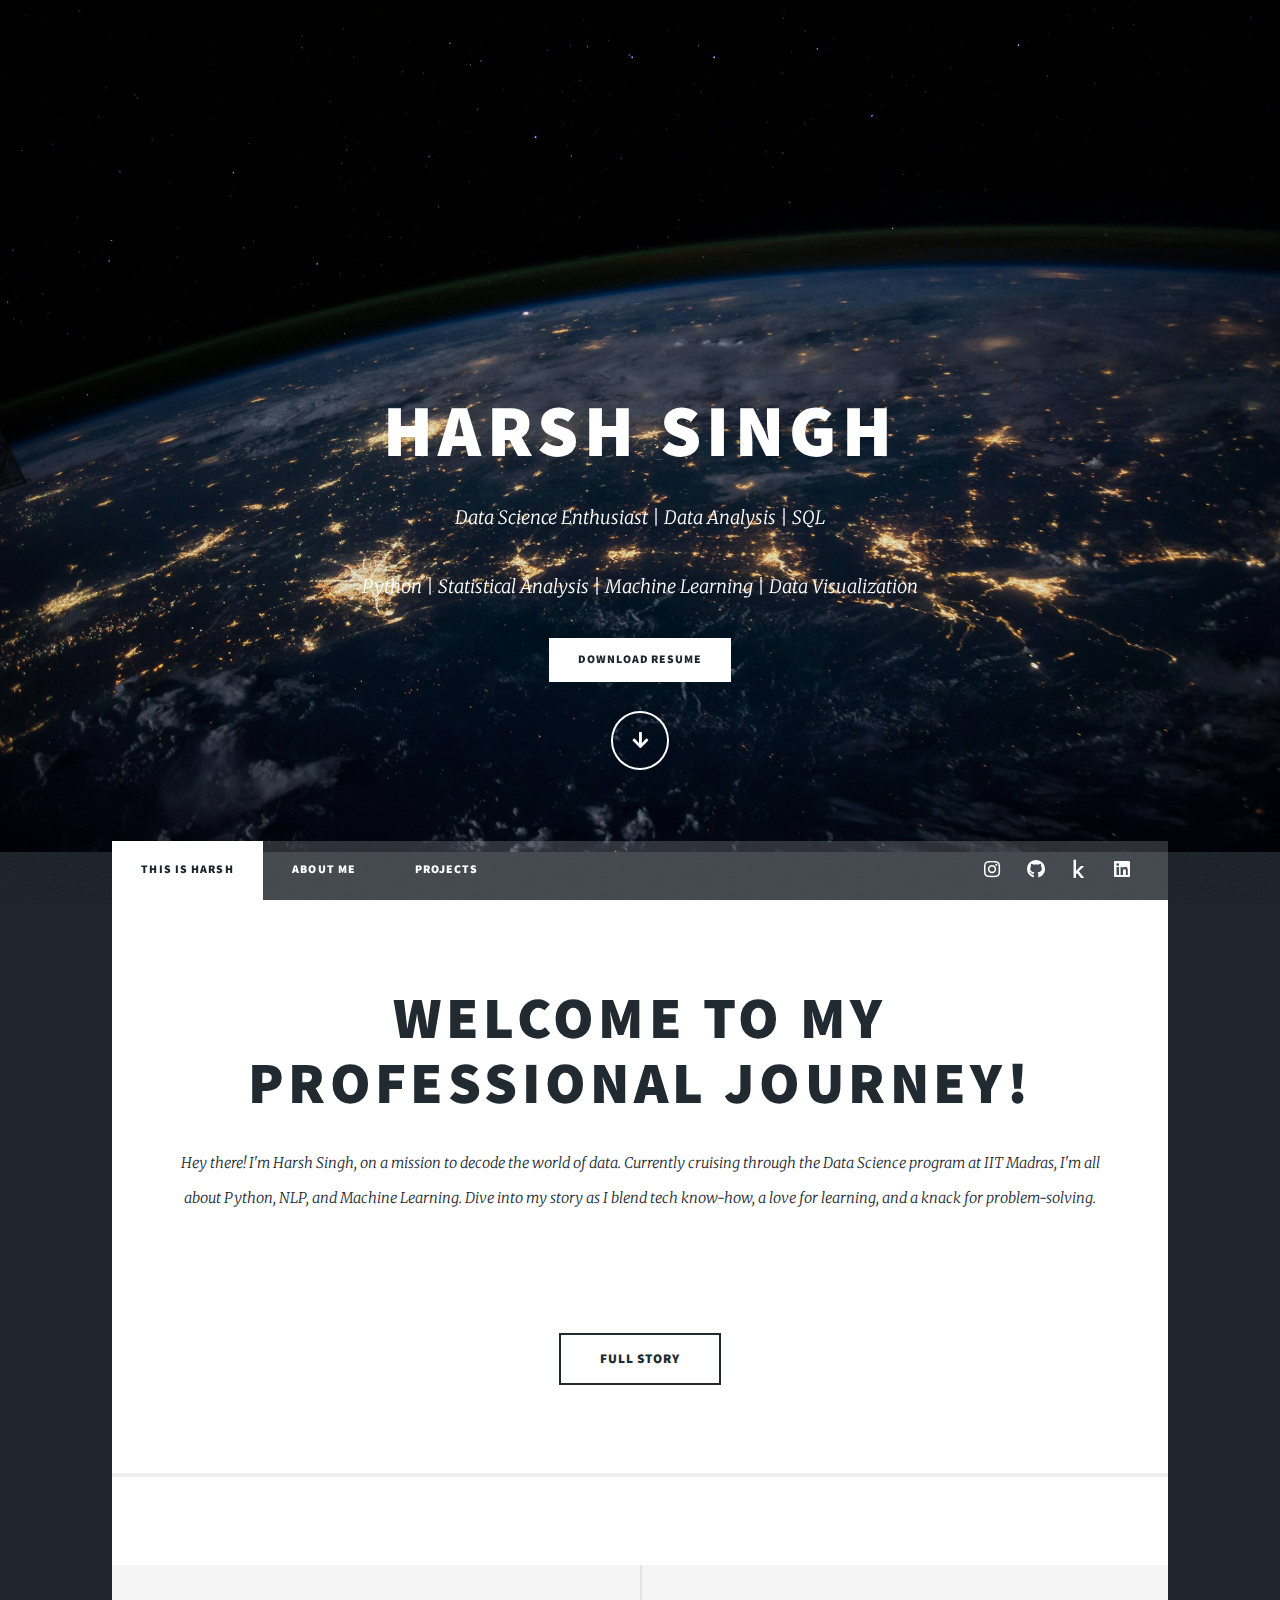
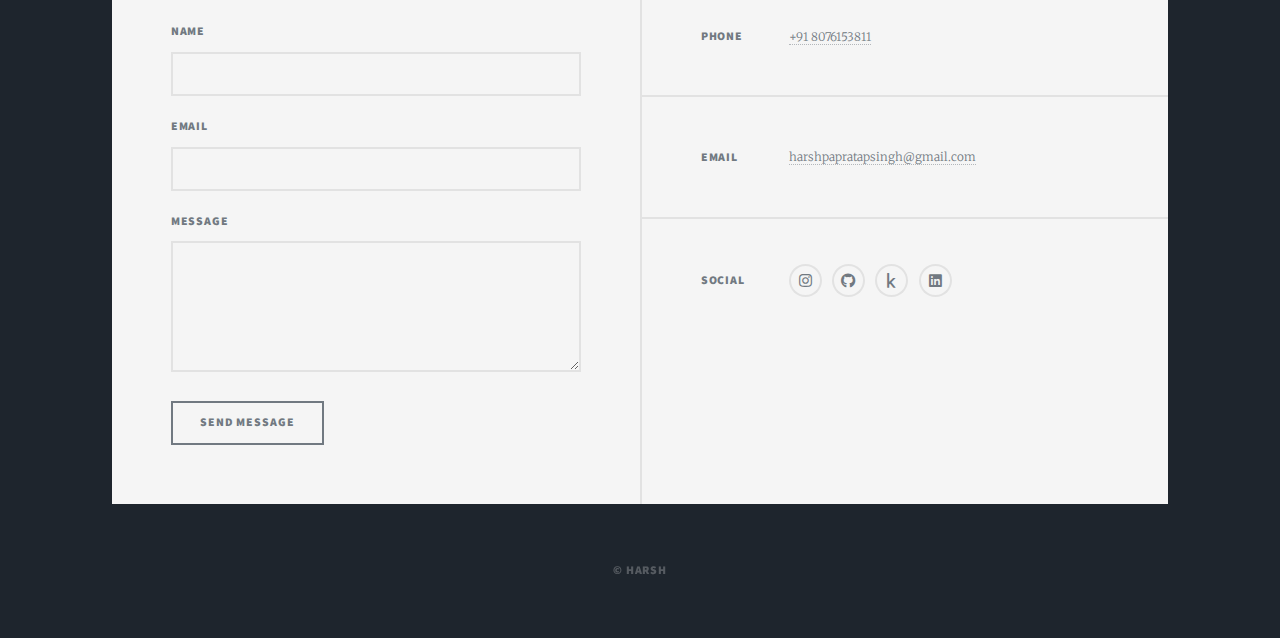
==== index.html @ c41f1889 "first commit" ====
<!DOCTYPE HTML>
<html>
<head>
	<title>Harsh Singh - Portfolio</title>
	<meta charset="utf-8" />
	<meta name="viewport" content="width=device-width, initial-scale=1, user-scalable=no" />
	<link rel="stylesheet" href="assets/css/main.css" />
	<noscript><link rel="stylesheet" href="assets/css/noscript.css" /></noscript>
</head>
<body class="is-preload">

	<!-- Wrapper -->
	<div id="wrapper" class="fade-in">

		<!-- Intro -->
		<div id="intro">
			<h1>Harsh Singh</h1>
			<p>Data Science Enthusiast | Data Analysis | SQL</p>
			<p>Python | Statistical Analysis | Machine Learning | Data Visualization</p>
			<ul class="actions">
				<li><a href="images\Harsh_resume.pdf" class="button primary">Download Resume</a></li>
			</ul>

			
			<ul class="actions">
				<li><a href="#header" class="button icon solid solo fa-arrow-down scrolly">Continue</a></li>
			</ul>
		</div>

		<!-- Header -->
		<header id="header">
			<a href="index.html" class="logo">Harsh Singh</a>
		</header>

		<!-- Nav -->
		<nav id="nav">
			<ul class="links">
				<li class="active"><a href="index.html">This is Harsh</a></li>
				<li ><a href="generic.html">About Me</a></li>
				<li ><a href="elements.html">Projects</a></li>
			</ul>
			<ul class="icons">
				<li><a href="https://www.instagram.com/harshsingh1880/" class="icon brands fa-instagram"><span class="label">Instagram</span></a></li>
				<li><a href="https://github.com/harsh903" class="icon brands fa-github"><span class="label">GitHub</span></a></li>
				<li><a href="https://www.kaggle.com/harsh20021966" class="icon brands fa-kaggle"><span class="label">Kaggle</span></a></li>
				<li><a href="https://www.linkedin.com/in/harshsingh12/" class="icon brands fa-linkedin"><span class="label">LinkedIn</span></a></li>
			</ul>
		</nav>

		<!-- Main -->
		<div id="main">

			<!-- Featured Post -->
			<article class="post featured">
				<header class="major">
					<h2><a href="#">Welcome to my professional journey!
							<br /></a></h2>
					<p>Hey there! I'm Harsh Singh, on a mission to decode the world of data. Currently cruising through the Data Science program at IIT Madras, I'm all about Python, NLP, and Machine Learning.

						Dive into my story as I blend tech know-how, a love for learning, and a knack for problem-solving.</p>
				</header>
				<a href="#" class="image main"><img src="https://media.licdn.com/dms/image/C4D12AQEeKAn9dPLbhw/article-cover_image-shrink_600_2000/0/1616667695311?e=2147483647&v=beta&t=KTbbDeJ4Wwf6KFCPZ0Q1Et1jbaD7d81SHbTx-NVs3QA" alt="" /></a>
				<ul class="actions special">
					<li><a href="generic.html" class="button large">Full Story</a></li>
				</ul>
			</article>
			

			<!-- Posts -->
			<section class="posts">
				<!-- Add more posts or content here -->
			</section>

			<!-- Footer -->
			<footer>
				
			</footer>

		</div>

   <!-- Footer -->
    <footer id="footer">
        <section>
            <form method="post" action="">
                <div class="fields">
                    <div class="field">
                        <label for="name">Name</label>
                        <input type="text" name="name" id="name" />
                    </div>
                    <div class="field">
                        <label for="email">Email</label>
                        <input type="text" name="email" id="email" />
                    </div>
                    <div class="field">
                        <label for="message">Message</label>
                        <textarea name="message" id="message" rows="3"></textarea>
                    </div>
                </div>
                <ul class="actions">
                    <li><input type="submit" value="Send Message" /></li>
                </ul>
            </form>
        </section>
        <section class="split contact">
            <section>
                <h3>Phone</h3>
                <p><a href="#">+91 8076153811</a></p>
            </section>
            <section>
                <h3>Email</h3>
                <p><a href="#">harshpapratapsingh@gmail.com</a></p>
            </section>
            <section>
                <h3>Social</h3>
                <ul class="icons alt">
					<li><a href="https://www.instagram.com/harshsingh1880/" class="icon brands fa-instagram"><span class="label">Instagram</span></a></li>
                    <li><a href="https://github.com/harsh903" class="icon brands fa-github"><span class="label">GitHub</span></a></li>
                    <li><a href="https://www.kaggle.com/harsh20021966" class="icon brands fa-kaggle"><span class="label">Kaggle</span></a></li>
                    <li><a href="https://www.linkedin.com/in/harshsingh12/" class="icon brands fa-linkedin"><span class="label">LinkedIn</span></a></li>
                </ul>
            </section>
        </section>
    </footer>

    <!-- Copyright -->
    <div id="copyright">
        <ul><li>&copy; Harsh</li></ul>
    </div>
</div>


	<!-- Scripts -->
	<script src="assets/js/jquery.min.js"></script>
	<script src="assets/js/jquery.scrollex.min.js"></script>
	<script src="assets/js/jquery.scrolly.min.js"></script>
	<script src="assets/js/browser.min.js"></script>
	<script src="assets/js/breakpoints.min.js"></script>
	<script src="assets/js/util.js"></script>
	<script src="assets/js/main.js"></script>

</body>
</html>
---- assets/css/main.css ----
@import url(fontawesome-all.min.css);
@import url("https://fonts.googleapis.com/css?family=Merriweather:300,700,300italic,700italic|Source+Sans+Pro:900");

/*
	Massively by HTML5 UP
	html5up.net | @ajlkn
	Free for personal and commercial use under the CCA 3.0 license (html5up.net/license)
*/

html, body, div, span, applet, object,
iframe, h1, h2, h3, h4, h5, h6, p, blockquote,
pre, a, abbr, acronym, address, big, cite,
code, del, dfn, em, img, ins, kbd, q, s, samp,
small, strike, strong, sub, sup, tt, var, b,
u, i, center, dl, dt, dd, ol, ul, li, fieldset,
form, label, legend, table, caption, tbody,
tfoot, thead, tr, th, td, article, aside,
canvas, details, embed, figure, figcaption,
footer, header, hgroup, menu, nav, output, ruby,
section, summary, time, mark, audio, video {
	margin: 0;
	padding: 0;
	border: 0;
	font-size: 100%;
	font: inherit;
	vertical-align: baseline;}

article, aside, details, figcaption, figure,
footer, header, hgroup, menu, nav, section {
	display: block;}

body {
	line-height: 1;
}

ol, ul {
	list-style: none;
}

blockquote, q {
	quotes: none;
}

	blockquote:before, blockquote:after, q:before, q:after {
		content: '';
		content: none;
	}

table {
	border-collapse: collapse;
	border-spacing: 0;
}

body {
	-webkit-text-size-adjust: none;
}

mark {
	background-color: transparent;
	color: inherit;
}

input::-moz-focus-inner {
	border: 0;
	padding: 0;
}

input, select, textarea {
	-moz-appearance: none;
	-webkit-appearance: none;
	-ms-appearance: none;
	appearance: none;
}

/* Basic */

	@-ms-viewport {
		width: device-width;
	}

	body {
		-ms-overflow-style: scrollbar;
	}

	@media screen and (max-width: 480px) {

		html, body {
			min-width: 320px;
		}

	}

	html {
		box-sizing: border-box;
	}

	*, *:before, *:after {
		box-sizing: inherit;
	}

	body {
		background-color: #1e252d;
	}

		body.is-preload *, body.is-preload *:before, body.is-preload *:after {
			-moz-animation: none !important;
			-webkit-animation: none !important;
			-ms-animation: none !important;
			animation: none !important;
			-moz-transition: none !important;
			-webkit-transition: none !important;
			-ms-transition: none !important;
			transition: none !important;
		}

/* Type */

	html {
		font-size: 16pt;
	}

		@media screen and (max-width: 1680px) {

			html {
				font-size: 12pt;
			}

		}

		@media screen and (max-width: 1280px) {

			html {
				font-size: 11pt;
			}

		}

		@media screen and (max-width: 360px) {

			html {
				font-size: 10pt;
			}

		}

	body {
		color: #212931;
	}

	body, input, select, textarea {
		font-family: "Merriweather", Georgia, serif;
		font-weight: 300;
		font-size: 1rem;
		line-height: 2.375;
	}

	a {
		-moz-transition: color 0.2s ease-in-out, background-color 0.2s ease-in-out, border-color 0.2s ease-in-out, box-shadow 0.2s ease-in-out;
		-webkit-transition: color 0.2s ease-in-out, background-color 0.2s ease-in-out, border-color 0.2s ease-in-out, box-shadow 0.2s ease-in-out;
		-ms-transition: color 0.2s ease-in-out, background-color 0.2s ease-in-out, border-color 0.2s ease-in-out, box-shadow 0.2s ease-in-out;
		transition: color 0.2s ease-in-out, background-color 0.2s ease-in-out, border-color 0.2s ease-in-out, box-shadow 0.2s ease-in-out;
		border-bottom: dotted 1px;
		text-decoration: none;
	}

		a:hover {
			border-bottom-color: transparent;
		}

	strong, b {
		font-weight: 600;
	}

	em, i {
		font-style: italic;
	}

	p {
		text-align: justify;
		margin: 0 0 2rem 0;
	}

	h1, h2, h3, h4, h5, h6 {
		font-family: "Source Sans Pro", Helvetica, sans-serif;
		font-weight: 900;
		line-height: 1.5;
		letter-spacing: 0.075em;
		text-transform: uppercase;
		margin: 0 0 1rem 0;
	}

		h1 a, h2 a, h3 a, h4 a, h5 a, h6 a {
			border-bottom: 0;
			color: inherit;
			text-decoration: none;
		}

	h1 {
		font-size: 4rem;
		line-height: 1.1;
		margin: 0 0 2rem 0;
	}

	h2 {
		font-size: 1.75rem;
		line-height: 1.3;
		margin: 0 0 1.5rem 0;
	}

	h3 {
		font-size: 1.25rem;
		margin: 0 0 1.5rem 0;
	}

	h4 {
		font-size: 1rem;
	}

	h5 {
		font-size: 0.9rem;
	}

	h6 {
		font-size: 0.8rem;
	}

	sub {
		font-size: 0.8rem;
		position: relative;
		top: 0.5rem;
	}

	sup {
		font-size: 0.8rem;
		position: relative;
		top: -0.5rem;
	}

	blockquote {
		border-left: solid 4px;
		font-style: italic;
		margin: 0 0 2rem 0;
		padding: 0.5rem 0 0.5rem 2rem;
	}

	code {
		border: solid 2px;
		font-family: "Courier New", monospace;
		font-size: 0.9rem;
		margin: 0 0.25rem;
		padding: 0.25rem 0.65rem;
	}

	pre {
		-webkit-overflow-scrolling: touch;
		font-family: "Courier New", monospace;
		font-size: 0.9rem;
		margin: 0 0 2rem 0;
	}

		pre code {
			display: block;
			line-height: 1.75;
			padding: 1rem 1.5rem;
			overflow-x: auto;
		}

	hr {
		border: 0;
		border-bottom: solid 2px;
		margin: 3rem 0;
	}

		hr.major {
			margin: 5rem 0;
		}

	.align-left {
		text-align: left;
	}

	.align-center {
		text-align: center;
	}

	.align-right {
		text-align: right;
	}

	input, select, textarea {
		color: #212931;
	}

	a {
		color: #212931;
		border-bottom-color: rgba(33, 41, 49, 0.5);
	}

		a:hover {
			border-bottom-color: transparent;
			color: #18bfef !important;
		}

	strong, b {
		color: #212931;
	}

	h1, h2, h3, h4, h5, h6 {
		color: #212931;
	}

	blockquote {
		border-left-color: #eeeeee;
	}

	code {
		background: rgba(220, 220, 220, 0.25);
		border-color: #eeeeee;
	}

	hr {
		border-bottom-color: #eeeeee;
	}

/* Row */

	.row {
		display: flex;
		flex-wrap: wrap;
		box-sizing: border-box;
		align-items: stretch;
	}

		.row > * {
			box-sizing: border-box;
		}

		.row.gtr-uniform > * > :last-child {
			margin-bottom: 0;
		}

		.row.aln-left {
			justify-content: flex-start;
		}

		.row.aln-center {
			justify-content: center;
		}

		.row.aln-right {
			justify-content: flex-end;
		}

		.row.aln-top {
			align-items: flex-start;
		}

		.row.aln-middle {
			align-items: center;
		}

		.row.aln-bottom {
			align-items: flex-end;
		}

		.row > .imp {
			order: -1;
		}

		.row > .col-1 {
			width: 8.33333%;
		}

		.row > .off-1 {
			margin-left: 8.33333%;
		}

		.row > .col-2 {
			width: 16.66667%;
		}

		.row > .off-2 {
			margin-left: 16.66667%;
		}

		.row > .col-3 {
			width: 25%;
		}

		.row > .off-3 {
			margin-left: 25%;
		}

		.row > .col-4 {
			width: 33.33333%;
		}

		.row > .off-4 {
			margin-left: 33.33333%;
		}

		.row > .col-5 {
			width: 41.66667%;
		}

		.row > .off-5 {
			margin-left: 41.66667%;
		}

		.row > .col-6 {
			width: 50%;
		}

		.row > .off-6 {
			margin-left: 50%;
		}

		.row > .col-7 {
			width: 58.33333%;
		}

		.row > .off-7 {
			margin-left: 58.33333%;
		}

		.row > .col-8 {
			width: 66.66667%;
		}

		.row > .off-8 {
			margin-left: 66.66667%;
		}

		.row > .col-9 {
			width: 75%;
		}

		.row > .off-9 {
			margin-left: 75%;
		}

		.row > .col-10 {
			width: 83.33333%;
		}

		.row > .off-10 {
			margin-left: 83.33333%;
		}

		.row > .col-11 {
			width: 91.66667%;
		}

		.row > .off-11 {
			margin-left: 91.66667%;
		}

		.row > .col-12 {
			width: 100%;
		}

		.row > .off-12 {
			margin-left: 100%;
		}

		.row.gtr-0 {
			margin-top: 0;
			margin-left: 0rem;
		}

			.row.gtr-0 > * {
				padding: 0 0 0 0rem;
			}

			.row.gtr-0.gtr-uniform {
				margin-top: 0rem;
			}

				.row.gtr-0.gtr-uniform > * {
					padding-top: 0rem;
				}

		.row.gtr-25 {
			margin-top: 0;
			margin-left: -0.375rem;
		}

			.row.gtr-25 > * {
				padding: 0 0 0 0.375rem;
			}

			.row.gtr-25.gtr-uniform {
				margin-top: -0.375rem;
			}

				.row.gtr-25.gtr-uniform > * {
					padding-top: 0.375rem;
				}

		.row.gtr-50 {
			margin-top: 0;
			margin-left: -0.75rem;
		}

			.row.gtr-50 > * {
				padding: 0 0 0 0.75rem;
			}

			.row.gtr-50.gtr-uniform {
				margin-top: -0.75rem;
			}

				.row.gtr-50.gtr-uniform > * {
					padding-top: 0.75rem;
				}

		.row {
			margin-top: 0;
			margin-left: -1.5rem;
		}

			.row > * {
				padding: 0 0 0 1.5rem;
			}

			.row.gtr-uniform {
				margin-top: -1.5rem;
			}

				.row.gtr-uniform > * {
					padding-top: 1.5rem;
				}

		.row.gtr-150 {
			margin-top: 0;
			margin-left: -2.25rem;
		}

			.row.gtr-150 > * {
				padding: 0 0 0 2.25rem;
			}

			.row.gtr-150.gtr-uniform {
				margin-top: -2.25rem;
			}

				.row.gtr-150.gtr-uniform > * {
					padding-top: 2.25rem;
				}

		.row.gtr-200 {
			margin-top: 0;
			margin-left: -3rem;
		}

			.row.gtr-200 > * {
				padding: 0 0 0 3rem;
			}

			.row.gtr-200.gtr-uniform {
				margin-top: -3rem;
			}

				.row.gtr-200.gtr-uniform > * {
					padding-top: 3rem;
				}

		@media screen and (max-width: 1680px) {

			.row {
				display: flex;
				flex-wrap: wrap;
				box-sizing: border-box;
				align-items: stretch;
			}

				.row > * {
					box-sizing: border-box;
				}

				.row.gtr-uniform > * > :last-child {
					margin-bottom: 0;
				}

				.row.aln-left {
					justify-content: flex-start;
				}

				.row.aln-center {
					justify-content: center;
				}

				.row.aln-right {
					justify-content: flex-end;
				}

				.row.aln-top {
					align-items: flex-start;
				}

				.row.aln-middle {
					align-items: center;
				}

				.row.aln-bottom {
					align-items: flex-end;
				}

				.row > .imp-xlarge {
					order: -1;
				}

				.row > .col-1-xlarge {
					width: 8.33333%;
				}

				.row > .off-1-xlarge {
					margin-left: 8.33333%;
				}

				.row > .col-2-xlarge {
					width: 16.66667%;
				}

				.row > .off-2-xlarge {
					margin-left: 16.66667%;
				}

				.row > .col-3-xlarge {
					width: 25%;
				}

				.row > .off-3-xlarge {
					margin-left: 25%;
				}

				.row > .col-4-xlarge {
					width: 33.33333%;
				}

				.row > .off-4-xlarge {
					margin-left: 33.33333%;
				}

				.row > .col-5-xlarge {
					width: 41.66667%;
				}

				.row > .off-5-xlarge {
					margin-left: 41.66667%;
				}

				.row > .col-6-xlarge {
					width: 50%;
				}

				.row > .off-6-xlarge {
					margin-left: 50%;
				}

				.row > .col-7-xlarge {
					width: 58.33333%;
				}

				.row > .off-7-xlarge {
					margin-left: 58.33333%;
				}

				.row > .col-8-xlarge {
					width: 66.66667%;
				}

				.row > .off-8-xlarge {
					margin-left: 66.66667%;
				}

				.row > .col-9-xlarge {
					width: 75%;
				}

				.row > .off-9-xlarge {
					margin-left: 75%;
				}

				.row > .col-10-xlarge {
					width: 83.33333%;
				}

				.row > .off-10-xlarge {
					margin-left: 83.33333%;
				}

				.row > .col-11-xlarge {
					width: 91.66667%;
				}

				.row > .off-11-xlarge {
					margin-left: 91.66667%;
				}

				.row > .col-12-xlarge {
					width: 100%;
				}

				.row > .off-12-xlarge {
					margin-left: 100%;
				}

				.row.gtr-0 {
					margin-top: 0;
					margin-left: 0rem;
				}

					.row.gtr-0 > * {
						padding: 0 0 0 0rem;
					}

					.row.gtr-0.gtr-uniform {
						margin-top: 0rem;
					}

						.row.gtr-0.gtr-uniform > * {
							padding-top: 0rem;
						}

				.row.gtr-25 {
					margin-top: 0;
					margin-left: -0.375rem;
				}

					.row.gtr-25 > * {
						padding: 0 0 0 0.375rem;
					}

					.row.gtr-25.gtr-uniform {
						margin-top: -0.375rem;
					}

						.row.gtr-25.gtr-uniform > * {
							padding-top: 0.375rem;
						}

				.row.gtr-50 {
					margin-top: 0;
					margin-left: -0.75rem;
				}

					.row.gtr-50 > * {
						padding: 0 0 0 0.75rem;
					}

					.row.gtr-50.gtr-uniform {
						margin-top: -0.75rem;
					}

						.row.gtr-50.gtr-uniform > * {
							padding-top: 0.75rem;
						}

				.row {
					margin-top: 0;
					margin-left: -1.5rem;
				}

					.row > * {
						padding: 0 0 0 1.5rem;
					}

					.row.gtr-uniform {
						margin-top: -1.5rem;
					}

						.row.gtr-uniform > * {
							padding-top: 1.5rem;
						}

				.row.gtr-150 {
					margin-top: 0;
					margin-left: -2.25rem;
				}

					.row.gtr-150 > * {
						padding: 0 0 0 2.25rem;
					}

					.row.gtr-150.gtr-uniform {
						margin-top: -2.25rem;
					}

						.row.gtr-150.gtr-uniform > * {
							padding-top: 2.25rem;
						}

				.row.gtr-200 {
					margin-top: 0;
					margin-left: -3rem;
				}

					.row.gtr-200 > * {
						padding: 0 0 0 3rem;
					}

					.row.gtr-200.gtr-uniform {
						margin-top: -3rem;
					}

						.row.gtr-200.gtr-uniform > * {
							padding-top: 3rem;
						}

		}

		@media screen and (max-width: 1280px) {

			.row {
				display: flex;
				flex-wrap: wrap;
				box-sizing: border-box;
				align-items: stretch;
			}

				.row > * {
					box-sizing: border-box;
				}

				.row.gtr-uniform > * > :last-child {
					margin-bottom: 0;
				}

				.row.aln-left {
					justify-content: flex-start;
				}

				.row.aln-center {
					justify-content: center;
				}

				.row.aln-right {
					justify-content: flex-end;
				}

				.row.aln-top {
					align-items: flex-start;
				}

				.row.aln-middle {
					align-items: center;
				}

				.row.aln-bottom {
					align-items: flex-end;
				}

				.row > .imp-large {
					order: -1;
				}

				.row > .col-1-large {
					width: 8.33333%;
				}

				.row > .off-1-large {
					margin-left: 8.33333%;
				}

				.row > .col-2-large {
					width: 16.66667%;
				}

				.row > .off-2-large {
					margin-left: 16.66667%;
				}

				.row > .col-3-large {
					width: 25%;
				}

				.row > .off-3-large {
					margin-left: 25%;
				}

				.row > .col-4-large {
					width: 33.33333%;
				}

				.row > .off-4-large {
					margin-left: 33.33333%;
				}

				.row > .col-5-large {
					width: 41.66667%;
				}

				.row > .off-5-large {
					margin-left: 41.66667%;
				}

				.row > .col-6-large {
					width: 50%;
				}

				.row > .off-6-large {
					margin-left: 50%;
				}

				.row > .col-7-large {
					width: 58.33333%;
				}

				.row > .off-7-large {
					margin-left: 58.33333%;
				}

				.row > .col-8-large {
					width: 66.66667%;
				}

				.row > .off-8-large {
					margin-left: 66.66667%;
				}

				.row > .col-9-large {
					width: 75%;
				}

				.row > .off-9-large {
					margin-left: 75%;
				}

				.row > .col-10-large {
					width: 83.33333%;
				}

				.row > .off-10-large {
					margin-left: 83.33333%;
				}

				.row > .col-11-large {
					width: 91.66667%;
				}

				.row > .off-11-large {
					margin-left: 91.66667%;
				}

				.row > .col-12-large {
					width: 100%;
				}

				.row > .off-12-large {
					margin-left: 100%;
				}

				.row.gtr-0 {
					margin-top: 0;
					margin-left: 0rem;
				}

					.row.gtr-0 > * {
						padding: 0 0 0 0rem;
					}

					.row.gtr-0.gtr-uniform {
						margin-top: 0rem;
					}

						.row.gtr-0.gtr-uniform > * {
							padding-top: 0rem;
						}

				.row.gtr-25 {
					margin-top: 0;
					margin-left: -0.375rem;
				}

					.row.gtr-25 > * {
						padding: 0 0 0 0.375rem;
					}

					.row.gtr-25.gtr-uniform {
						margin-top: -0.375rem;
					}

						.row.gtr-25.gtr-uniform > * {
							padding-top: 0.375rem;
						}

				.row.gtr-50 {
					margin-top: 0;
					margin-left: -0.75rem;
				}

					.row.gtr-50 > * {
						padding: 0 0 0 0.75rem;
					}

					.row.gtr-50.gtr-uniform {
						margin-top: -0.75rem;
					}

						.row.gtr-50.gtr-uniform > * {
							padding-top: 0.75rem;
						}

				.row {
					margin-top: 0;
					margin-left: -1.5rem;
				}

					.row > * {
						padding: 0 0 0 1.5rem;
					}

					.row.gtr-uniform {
						margin-top: -1.5rem;
					}

						.row.gtr-uniform > * {
							padding-top: 1.5rem;
						}

				.row.gtr-150 {
					margin-top: 0;
					margin-left: -2.25rem;
				}

					.row.gtr-150 > * {
						padding: 0 0 0 2.25rem;
					}

					.row.gtr-150.gtr-uniform {
						margin-top: -2.25rem;
					}

						.row.gtr-150.gtr-uniform > * {
							padding-top: 2.25rem;
						}

				.row.gtr-200 {
					margin-top: 0;
					margin-left: -3rem;
				}

					.row.gtr-200 > * {
						padding: 0 0 0 3rem;
					}

					.row.gtr-200.gtr-uniform {
						margin-top: -3rem;
					}

						.row.gtr-200.gtr-uniform > * {
							padding-top: 3rem;
						}

		}

		@media screen and (max-width: 980px) {

			.row {
				display: flex;
				flex-wrap: wrap;
				box-sizing: border-box;
				align-items: stretch;
			}

				.row > * {
					box-sizing: border-box;
				}

				.row.gtr-uniform > * > :last-child {
					margin-bottom: 0;
				}

				.row.aln-left {
					justify-content: flex-start;
				}

				.row.aln-center {
					justify-content: center;
				}

				.row.aln-right {
					justify-content: flex-end;
				}

				.row.aln-top {
					align-items: flex-start;
				}

				.row.aln-middle {
					align-items: center;
				}

				.row.aln-bottom {
					align-items: flex-end;
				}

				.row > .imp-medium {
					order: -1;
				}

				.row > .col-1-medium {
					width: 8.33333%;
				}

				.row > .off-1-medium {
					margin-left: 8.33333%;
				}

				.row > .col-2-medium {
					width: 16.66667%;
				}

				.row > .off-2-medium {
					margin-left: 16.66667%;
				}

				.row > .col-3-medium {
					width: 25%;
				}

				.row > .off-3-medium {
					margin-left: 25%;
				}

				.row > .col-4-medium {
					width: 33.33333%;
				}

				.row > .off-4-medium {
					margin-left: 33.33333%;
				}

				.row > .col-5-medium {
					width: 41.66667%;
				}

				.row > .off-5-medium {
					margin-left: 41.66667%;
				}

				.row > .col-6-medium {
					width: 50%;
				}

				.row > .off-6-medium {
					margin-left: 50%;
				}

				.row > .col-7-medium {
					width: 58.33333%;
				}

				.row > .off-7-medium {
					margin-left: 58.33333%;
				}

				.row > .col-8-medium {
					width: 66.66667%;
				}

				.row > .off-8-medium {
					margin-left: 66.66667%;
				}

				.row > .col-9-medium {
					width: 75%;
				}

				.row > .off-9-medium {
					margin-left: 75%;
				}

				.row > .col-10-medium {
					width: 83.33333%;
				}

				.row > .off-10-medium {
					margin-left: 83.33333%;
				}

				.row > .col-11-medium {
					width: 91.66667%;
				}

				.row > .off-11-medium {
					margin-left: 91.66667%;
				}

				.row > .col-12-medium {
					width: 100%;
				}

				.row > .off-12-medium {
					margin-left: 100%;
				}

				.row.gtr-0 {
					margin-top: 0;
					margin-left: 0rem;
				}

					.row.gtr-0 > * {
						padding: 0 0 0 0rem;
					}

					.row.gtr-0.gtr-uniform {
						margin-top: 0rem;
					}

						.row.gtr-0.gtr-uniform > * {
							padding-top: 0rem;
						}

				.row.gtr-25 {
					margin-top: 0;
					margin-left: -0.375rem;
				}

					.row.gtr-25 > * {
						padding: 0 0 0 0.375rem;
					}

					.row.gtr-25.gtr-uniform {
						margin-top: -0.375rem;
					}

						.row.gtr-25.gtr-uniform > * {
							padding-top: 0.375rem;
						}

				.row.gtr-50 {
					margin-top: 0;
					margin-left: -0.75rem;
				}

					.row.gtr-50 > * {
						padding: 0 0 0 0.75rem;
					}

					.row.gtr-50.gtr-uniform {
						margin-top: -0.75rem;
					}

						.row.gtr-50.gtr-uniform > * {
							padding-top: 0.75rem;
						}

				.row {
					margin-top: 0;
					margin-left: -1.5rem;
				}

					.row > * {
						padding: 0 0 0 1.5rem;
					}

					.row.gtr-uniform {
						margin-top: -1.5rem;
					}

						.row.gtr-uniform > * {
							padding-top: 1.5rem;
						}

				.row.gtr-150 {
					margin-top: 0;
					margin-left: -2.25rem;
				}

					.row.gtr-150 > * {
						padding: 0 0 0 2.25rem;
					}

					.row.gtr-150.gtr-uniform {
						margin-top: -2.25rem;
					}

						.row.gtr-150.gtr-uniform > * {
							padding-top: 2.25rem;
						}

				.row.gtr-200 {
					margin-top: 0;
					margin-left: -3rem;
				}

					.row.gtr-200 > * {
						padding: 0 0 0 3rem;
					}

					.row.gtr-200.gtr-uniform {
						margin-top: -3rem;
					}

						.row.gtr-200.gtr-uniform > * {
							padding-top: 3rem;
						}

		}

		@media screen and (max-width: 736px) {

			.row {
				display: flex;
				flex-wrap: wrap;
				box-sizing: border-box;
				align-items: stretch;
			}

				.row > * {
					box-sizing: border-box;
				}

				.row.gtr-uniform > * > :last-child {
					margin-bottom: 0;
				}

				.row.aln-left {
					justify-content: flex-start;
				}

				.row.aln-center {
					justify-content: center;
				}

				.row.aln-right {
					justify-content: flex-end;
				}

				.row.aln-top {
					align-items: flex-start;
				}

				.row.aln-middle {
					align-items: center;
				}

				.row.aln-bottom {
					align-items: flex-end;
				}

				.row > .imp-small {
					order: -1;
				}

				.row > .col-1-small {
					width: 8.33333%;
				}

				.row > .off-1-small {
					margin-left: 8.33333%;
				}

				.row > .col-2-small {
					width: 16.66667%;
				}

				.row > .off-2-small {
					margin-left: 16.66667%;
				}

				.row > .col-3-small {
					width: 25%;
				}

				.row > .off-3-small {
					margin-left: 25%;
				}

				.row > .col-4-small {
					width: 33.33333%;
				}

				.row > .off-4-small {
					margin-left: 33.33333%;
				}

				.row > .col-5-small {
					width: 41.66667%;
				}

				.row > .off-5-small {
					margin-left: 41.66667%;
				}

				.row > .col-6-small {
					width: 50%;
				}

				.row > .off-6-small {
					margin-left: 50%;
				}

				.row > .col-7-small {
					width: 58.33333%;
				}

				.row > .off-7-small {
					margin-left: 58.33333%;
				}

				.row > .col-8-small {
					width: 66.66667%;
				}

				.row > .off-8-small {
					margin-left: 66.66667%;
				}

				.row > .col-9-small {
					width: 75%;
				}

				.row > .off-9-small {
					margin-left: 75%;
				}

				.row > .col-10-small {
					width: 83.33333%;
				}

				.row > .off-10-small {
					margin-left: 83.33333%;
				}

				.row > .col-11-small {
					width: 91.66667%;
				}

				.row > .off-11-small {
					margin-left: 91.66667%;
				}

				.row > .col-12-small {
					width: 100%;
				}

				.row > .off-12-small {
					margin-left: 100%;
				}

				.row.gtr-0 {
					margin-top: 0;
					margin-left: 0rem;
				}

					.row.gtr-0 > * {
						padding: 0 0 0 0rem;
					}

					.row.gtr-0.gtr-uniform {
						margin-top: 0rem;
					}

						.row.gtr-0.gtr-uniform > * {
							padding-top: 0rem;
						}

				.row.gtr-25 {
					margin-top: 0;
					margin-left: -0.375rem;
				}

					.row.gtr-25 > * {
						padding: 0 0 0 0.375rem;
					}

					.row.gtr-25.gtr-uniform {
						margin-top: -0.375rem;
					}

						.row.gtr-25.gtr-uniform > * {
							padding-top: 0.375rem;
						}

				.row.gtr-50 {
					margin-top: 0;
					margin-left: -0.75rem;
				}

					.row.gtr-50 > * {
						padding: 0 0 0 0.75rem;
					}

					.row.gtr-50.gtr-uniform {
						margin-top: -0.75rem;
					}

						.row.gtr-50.gtr-uniform > * {
							padding-top: 0.75rem;
						}

				.row {
					margin-top: 0;
					margin-left: -1.5rem;
				}

					.row > * {
						padding: 0 0 0 1.5rem;
					}

					.row.gtr-uniform {
						margin-top: -1.5rem;
					}

						.row.gtr-uniform > * {
							padding-top: 1.5rem;
						}

				.row.gtr-150 {
					margin-top: 0;
					margin-left: -2.25rem;
				}

					.row.gtr-150 > * {
						padding: 0 0 0 2.25rem;
					}

					.row.gtr-150.gtr-uniform {
						margin-top: -2.25rem;
					}

						.row.gtr-150.gtr-uniform > * {
							padding-top: 2.25rem;
						}

				.row.gtr-200 {
					margin-top: 0;
					margin-left: -3rem;
				}

					.row.gtr-200 > * {
						padding: 0 0 0 3rem;
					}

					.row.gtr-200.gtr-uniform {
						margin-top: -3rem;
					}

						.row.gtr-200.gtr-uniform > * {
							padding-top: 3rem;
						}

		}

		@media screen and (max-width: 480px) {

			.row {
				display: flex;
				flex-wrap: wrap;
				box-sizing: border-box;
				align-items: stretch;
			}

				.row > * {
					box-sizing: border-box;
				}

				.row.gtr-uniform > * > :last-child {
					margin-bottom: 0;
				}

				.row.aln-left {
					justify-content: flex-start;
				}

				.row.aln-center {
					justify-content: center;
				}

				.row.aln-right {
					justify-content: flex-end;
				}

				.row.aln-top {
					align-items: flex-start;
				}

				.row.aln-middle {
					align-items: center;
				}

				.row.aln-bottom {
					align-items: flex-end;
				}

				.row > .imp-xsmall {
					order: -1;
				}

				.row > .col-1-xsmall {
					width: 8.33333%;
				}

				.row > .off-1-xsmall {
					margin-left: 8.33333%;
				}

				.row > .col-2-xsmall {
					width: 16.66667%;
				}

				.row > .off-2-xsmall {
					margin-left: 16.66667%;
				}

				.row > .col-3-xsmall {
					width: 25%;
				}

				.row > .off-3-xsmall {
					margin-left: 25%;
				}

				.row > .col-4-xsmall {
					width: 33.33333%;
				}

				.row > .off-4-xsmall {
					margin-left: 33.33333%;
				}

				.row > .col-5-xsmall {
					width: 41.66667%;
				}

				.row > .off-5-xsmall {
					margin-left: 41.66667%;
				}

				.row > .col-6-xsmall {
					width: 50%;
				}

				.row > .off-6-xsmall {
					margin-left: 50%;
				}

				.row > .col-7-xsmall {
					width: 58.33333%;
				}

				.row > .off-7-xsmall {
					margin-left: 58.33333%;
				}

				.row > .col-8-xsmall {
					width: 66.66667%;
				}

				.row > .off-8-xsmall {
					margin-left: 66.66667%;
				}

				.row > .col-9-xsmall {
					width: 75%;
				}

				.row > .off-9-xsmall {
					margin-left: 75%;
				}

				.row > .col-10-xsmall {
					width: 83.33333%;
				}

				.row > .off-10-xsmall {
					margin-left: 83.33333%;
				}

				.row > .col-11-xsmall {
					width: 91.66667%;
				}

				.row > .off-11-xsmall {
					margin-left: 91.66667%;
				}

				.row > .col-12-xsmall {
					width: 100%;
				}

				.row > .off-12-xsmall {
					margin-left: 100%;
				}

				.row.gtr-0 {
					margin-top: 0;
					margin-left: 0rem;
				}

					.row.gtr-0 > * {
						padding: 0 0 0 0rem;
					}

					.row.gtr-0.gtr-uniform {
						margin-top: 0rem;
					}

						.row.gtr-0.gtr-uniform > * {
							padding-top: 0rem;
						}

				.row.gtr-25 {
					margin-top: 0;
					margin-left: -0.375rem;
				}

					.row.gtr-25 > * {
						padding: 0 0 0 0.375rem;
					}

					.row.gtr-25.gtr-uniform {
						margin-top: -0.375rem;
					}

						.row.gtr-25.gtr-uniform > * {
							padding-top: 0.375rem;
						}

				.row.gtr-50 {
					margin-top: 0;
					margin-left: -0.75rem;
				}

					.row.gtr-50 > * {
						padding: 0 0 0 0.75rem;
					}

					.row.gtr-50.gtr-uniform {
						margin-top: -0.75rem;
					}

						.row.gtr-50.gtr-uniform > * {
							padding-top: 0.75rem;
						}

				.row {
					margin-top: 0;
					margin-left: -1.5rem;
				}

					.row > * {
						padding: 0 0 0 1.5rem;
					}

					.row.gtr-uniform {
						margin-top: -1.5rem;
					}

						.row.gtr-uniform > * {
							padding-top: 1.5rem;
						}

				.row.gtr-150 {
					margin-top: 0;
					margin-left: -2.25rem;
				}

					.row.gtr-150 > * {
						padding: 0 0 0 2.25rem;
					}

					.row.gtr-150.gtr-uniform {
						margin-top: -2.25rem;
					}

						.row.gtr-150.gtr-uniform > * {
							padding-top: 2.25rem;
						}

				.row.gtr-200 {
					margin-top: 0;
					margin-left: -3rem;
				}

					.row.gtr-200 > * {
						padding: 0 0 0 3rem;
					}

					.row.gtr-200.gtr-uniform {
						margin-top: -3rem;
					}

						.row.gtr-200.gtr-uniform > * {
							padding-top: 3rem;
						}

		}

		@media screen and (max-width: 360px) {

			.row {
				display: flex;
				flex-wrap: wrap;
				box-sizing: border-box;
				align-items: stretch;
			}

				.row > * {
					box-sizing: border-box;
				}

				.row.gtr-uniform > * > :last-child {
					margin-bottom: 0;
				}

				.row.aln-left {
					justify-content: flex-start;
				}

				.row.aln-center {
					justify-content: center;
				}

				.row.aln-right {
					justify-content: flex-end;
				}

				.row.aln-top {
					align-items: flex-start;
				}

				.row.aln-middle {
					align-items: center;
				}

				.row.aln-bottom {
					align-items: flex-end;
				}

				.row > .imp-xxsmall {
					order: -1;
				}

				.row > .col-1-xxsmall {
					width: 8.33333%;
				}

				.row > .off-1-xxsmall {
					margin-left: 8.33333%;
				}

				.row > .col-2-xxsmall {
					width: 16.66667%;
				}

				.row > .off-2-xxsmall {
					margin-left: 16.66667%;
				}

				.row > .col-3-xxsmall {
					width: 25%;
				}

				.row > .off-3-xxsmall {
					margin-left: 25%;
				}

				.row > .col-4-xxsmall {
					width: 33.33333%;
				}

				.row > .off-4-xxsmall {
					margin-left: 33.33333%;
				}

				.row > .col-5-xxsmall {
					width: 41.66667%;
				}

				.row > .off-5-xxsmall {
					margin-left: 41.66667%;
				}

				.row > .col-6-xxsmall {
					width: 50%;
				}

				.row > .off-6-xxsmall {
					margin-left: 50%;
				}

				.row > .col-7-xxsmall {
					width: 58.33333%;
				}

				.row > .off-7-xxsmall {
					margin-left: 58.33333%;
				}

				.row > .col-8-xxsmall {
					width: 66.66667%;
				}

				.row > .off-8-xxsmall {
					margin-left: 66.66667%;
				}

				.row > .col-9-xxsmall {
					width: 75%;
				}

				.row > .off-9-xxsmall {
					margin-left: 75%;
				}

				.row > .col-10-xxsmall {
					width: 83.33333%;
				}

				.row > .off-10-xxsmall {
					margin-left: 83.33333%;
				}

				.row > .col-11-xxsmall {
					width: 91.66667%;
				}

				.row > .off-11-xxsmall {
					margin-left: 91.66667%;
				}

				.row > .col-12-xxsmall {
					width: 100%;
				}

				.row > .off-12-xxsmall {
					margin-left: 100%;
				}

				.row.gtr-0 {
					margin-top: 0;
					margin-left: 0rem;
				}

					.row.gtr-0 > * {
						padding: 0 0 0 0rem;
					}

					.row.gtr-0.gtr-uniform {
						margin-top: 0rem;
					}

						.row.gtr-0.gtr-uniform > * {
							padding-top: 0rem;
						}

				.row.gtr-25 {
					margin-top: 0;
					margin-left: -0.375rem;
				}

					.row.gtr-25 > * {
						padding: 0 0 0 0.375rem;
					}

					.row.gtr-25.gtr-uniform {
						margin-top: -0.375rem;
					}

						.row.gtr-25.gtr-uniform > * {
							padding-top: 0.375rem;
						}

				.row.gtr-50 {
					margin-top: 0;
					margin-left: -0.75rem;
				}

					.row.gtr-50 > * {
						padding: 0 0 0 0.75rem;
					}

					.row.gtr-50.gtr-uniform {
						margin-top: -0.75rem;
					}

						.row.gtr-50.gtr-uniform > * {
							padding-top: 0.75rem;
						}

				.row {
					margin-top: 0;
					margin-left: -1.5rem;
				}

					.row > * {
						padding: 0 0 0 1.5rem;
					}

					.row.gtr-uniform {
						margin-top: -1.5rem;
					}

						.row.gtr-uniform > * {
							padding-top: 1.5rem;
						}

				.row.gtr-150 {
					margin-top: 0;
					margin-left: -2.25rem;
				}

					.row.gtr-150 > * {
						padding: 0 0 0 2.25rem;
					}

					.row.gtr-150.gtr-uniform {
						margin-top: -2.25rem;
					}

						.row.gtr-150.gtr-uniform > * {
							padding-top: 2.25rem;
						}

				.row.gtr-200 {
					margin-top: 0;
					margin-left: -3rem;
				}

					.row.gtr-200 > * {
						padding: 0 0 0 3rem;
					}

					.row.gtr-200.gtr-uniform {
						margin-top: -3rem;
					}

						.row.gtr-200.gtr-uniform > * {
							padding-top: 3rem;
						}

		}

/* Box */

	.box {
		border: solid 2px;
		margin-bottom: 2rem;
		padding: 1.5rem;
	}

		.box > :last-child,
		.box > :last-child > :last-child,
		.box > :last-child > :last-child > :last-child {
			margin-bottom: 0;
		}

		.box.alt {
			border: 0;
			border-radius: 0;
			padding: 0;
		}

	.box {
		border-color: #eeeeee;
	}

/* Button */

	input[type="submit"],
	input[type="reset"],
	input[type="button"],
	button,
	.button {
		-moz-appearance: none;
		-webkit-appearance: none;
		-ms-appearance: none;
		appearance: none;
		-moz-transition: background-color 0.2s ease-in-out, box-shadow 0.2s ease-in-out, color 0.2s ease-in-out;
		-webkit-transition: background-color 0.2s ease-in-out, box-shadow 0.2s ease-in-out, color 0.2s ease-in-out;
		-ms-transition: background-color 0.2s ease-in-out, box-shadow 0.2s ease-in-out, color 0.2s ease-in-out;
		transition: background-color 0.2s ease-in-out, box-shadow 0.2s ease-in-out, color 0.2s ease-in-out;
		border: 0;
		border-radius: 0;
		cursor: pointer;
		display: inline-block;
		font-family: "Source Sans Pro", Helvetica, sans-serif;
		font-size: 0.8rem;
		font-weight: 900;
		letter-spacing: 0.075em;
		height: 3rem;
		line-height: 3rem;
		padding: 0 2rem;
		text-align: center;
		text-decoration: none;
		text-transform: uppercase;
		white-space: nowrap;
	}

		input[type="submit"].icon:before,
		input[type="reset"].icon:before,
		input[type="button"].icon:before,
		button.icon:before,
		.button.icon:before {
			margin-right: 0.5rem;
		}

		input[type="submit"].icon.solo,
		input[type="reset"].icon.solo,
		input[type="button"].icon.solo,
		button.icon.solo,
		.button.icon.solo {
			position: relative;
			width: 4rem;
			height: 4rem;
			line-height: 4rem;
			border-radius: 4rem;
			text-indent: 4rem;
			overflow: hidden;
			padding: 0;
			white-space: nowrap;
		}

			input[type="submit"].icon.solo:before,
			input[type="reset"].icon.solo:before,
			input[type="button"].icon.solo:before,
			button.icon.solo:before,
			.button.icon.solo:before {
				position: absolute;
				display: block;
				top: 0;
				left: 0;
				width: inherit;
				height: inherit;
				line-height: inherit;
				font-size: 1.25rem;
				margin-right: 0;
				text-align: center;
				text-indent: 0;
			}

		input[type="submit"].fit,
		input[type="reset"].fit,
		input[type="button"].fit,
		button.fit,
		.button.fit {
			width: 100%;
		}

		input[type="submit"].small,
		input[type="reset"].small,
		input[type="button"].small,
		button.small,
		.button.small {
			font-size: 0.7rem;
			height: 2.5rem;
			line-height: 2.5rem;
			padding: 0 1.5rem;
		}

		input[type="submit"].large,
		input[type="reset"].large,
		input[type="button"].large,
		button.large,
		.button.large {
			font-size: 0.9rem;
			height: 3.5rem;
			line-height: 3.5rem;
			padding: 0 2.75rem;
		}

		@media screen and (max-width: 980px) {

			input[type="submit"],
			input[type="reset"],
			input[type="button"],
			button,
			.button {
				font-size: 0.9rem;
				height: 3.25rem;
				line-height: 3.25rem;
			}

				input[type="submit"].large,
				input[type="reset"].large,
				input[type="button"].large,
				button.large,
				.button.large {
					font-size: 1rem;
					height: 3.75rem;
					line-height: 3.75rem;
				}

		}

		input[type="submit"].disabled, input[type="submit"]:disabled,
		input[type="reset"].disabled,
		input[type="reset"]:disabled,
		input[type="button"].disabled,
		input[type="button"]:disabled,
		button.disabled,
		button:disabled,
		.button.disabled,
		.button:disabled {
			pointer-events: none;
			opacity: 0.25;
		}

	input[type="submit"],
	input[type="reset"],
	input[type="button"],
	button,
	.button {
		background-color: transparent;
		box-shadow: inset 0 0 0 2px #212931;
		color: #212931 !important;
	}

		input[type="submit"]:hover,
		input[type="reset"]:hover,
		input[type="button"]:hover,
		button:hover,
		.button:hover {
			box-shadow: inset 0 0 0 2px #18bfef;
			color: #18bfef !important;
		}

		input[type="submit"].primary,
		input[type="reset"].primary,
		input[type="button"].primary,
		button.primary,
		.button.primary {
			background-color: #212931;
			box-shadow: none;
			color: #ffffff !important;
		}

			input[type="submit"].primary:hover,
			input[type="reset"].primary:hover,
			input[type="button"].primary:hover,
			button.primary:hover,
			.button.primary:hover {
				background-color: #18bfef;
			}

/* Form */

	form {
		margin: 0 0 2rem 0;
	}

		form > :last-child {
			margin-bottom: 0;
		}

		form > .fields {
			display: -moz-flex;
			display: -webkit-flex;
			display: -ms-flex;
			display: flex;
			-moz-flex-wrap: wrap;
			-webkit-flex-wrap: wrap;
			-ms-flex-wrap: wrap;
			flex-wrap: wrap;
			width: calc(100% + 3rem);
			margin: -1.5rem 0 2rem -1.5rem;
		}

			form > .fields > .field {
				-moz-flex-grow: 0;
				-webkit-flex-grow: 0;
				-ms-flex-grow: 0;
				flex-grow: 0;
				-moz-flex-shrink: 0;
				-webkit-flex-shrink: 0;
				-ms-flex-shrink: 0;
				flex-shrink: 0;
				padding: 1.5rem 0 0 1.5rem;
				width: calc(100% - 1.5rem);
			}

				form > .fields > .field.half {
					width: calc(50% - 0.75rem);
				}

				form > .fields > .field.third {
					width: calc(100%/3 - 0.5rem);
				}

				form > .fields > .field.quarter {
					width: calc(25% - 0.375rem);
				}

		@media screen and (max-width: 480px) {

			form > .fields {
				width: calc(100% + 3rem);
				margin: -1.5rem 0 2rem -1.5rem;
			}

				form > .fields > .field {
					padding: 1.5rem 0 0 1.5rem;
					width: calc(100% - 1.5rem);
				}

					form > .fields > .field.half {
						width: calc(100% - 1.5rem);
					}

					form > .fields > .field.third {
						width: calc(100% - 1.5rem);
					}

					form > .fields > .field.quarter {
						width: calc(100% - 1.5rem);
					}

		}

	label {
		display: block;
		font-family: "Source Sans Pro", Helvetica, sans-serif;
		font-weight: 900;
		line-height: 1.5;
		letter-spacing: 0.075em;
		font-size: 0.8rem;
		text-transform: uppercase;
		margin: 0 0 0.75rem 0;
	}

		@media screen and (max-width: 980px) {

			label {
				font-size: 0.9rem;
			}

		}

	input[type="text"],
	input[type="password"],
	input[type="email"],
	select,
	textarea {
		-moz-appearance: none;
		-webkit-appearance: none;
		-ms-appearance: none;
		appearance: none;
		background: transparent;
		border-radius: 0;
		border: solid 2px;
		color: inherit;
		display: block;
		outline: 0;
		padding: 0 1rem;
		text-decoration: none;
		width: 100%;
	}

		input[type="text"]:invalid,
		input[type="password"]:invalid,
		input[type="email"]:invalid,
		select:invalid,
		textarea:invalid {
			box-shadow: none;
		}

	select {
		background-size: 1.25rem;
		background-repeat: no-repeat;
		background-position: calc(100% - 1rem) center;
		height: 3rem;
		padding-right: 3rem;
		text-overflow: ellipsis;
	}

		select:focus::-ms-value {
			background-color: transparent;
		}

		select::-ms-expand {
			display: none;
		}

	input[type="text"],
	input[type="password"],
	input[type="email"],
	select {
		height: 3rem;
	}

	textarea {
		padding: 0.75rem 1rem;
	}

	input[type="checkbox"],
	input[type="radio"] {
		-moz-appearance: none;
		-webkit-appearance: none;
		-ms-appearance: none;
		appearance: none;
		display: block;
		float: left;
		margin-right: -2rem;
		opacity: 0;
		width: 1rem;
		z-index: -1;
	}

		input[type="checkbox"] + label,
		input[type="radio"] + label {
			text-decoration: none;
			cursor: pointer;
			display: inline-block;
			font-size: 1rem;
			letter-spacing: 0;
			font-family: "Merriweather", Georgia, serif;
			text-transform: none;
			font-weight: 300;
			padding-left: 2.8rem;
			padding-right: 1rem;
			position: relative;
		}

			input[type="checkbox"] + label:before,
			input[type="radio"] + label:before {
				-moz-osx-font-smoothing: grayscale;
				-webkit-font-smoothing: antialiased;
				display: inline-block;
				font-style: normal;
				font-variant: normal;
				text-rendering: auto;
				line-height: 1;
				text-transform: none !important;
				font-family: 'Font Awesome 5 Free';
				font-weight: 900;
			}

			input[type="checkbox"] + label:before,
			input[type="radio"] + label:before {
				border-radius: 0;
				border: solid 2px;
				content: '';
				display: inline-block;
				font-size: 0.8rem;
				height: 1.8rem;
				left: 0;
				line-height: 1.65rem;
				position: absolute;
				text-align: center;
				top: -0.125rem;
				width: 1.8rem;
			}

		input[type="checkbox"]:checked + label:before,
		input[type="radio"]:checked + label:before {
			content: '\f00c';
		}

	input[type="checkbox"] + label:before {
		border-radius: 0;
	}

	input[type="radio"] + label:before {
		border-radius: 100%;
	}

	::-webkit-input-placeholder {
		opacity: 1.0;
	}

	:-moz-placeholder {
		opacity: 1.0;
	}

	::-moz-placeholder {
		opacity: 1.0;
	}

	:-ms-input-placeholder {
		opacity: 1.0;
	}

	label {
		color: #212931;
	}

	input[type="text"],
	input[type="password"],
	input[type="email"],
	select,
	textarea {
		border-color: #eeeeee;
	}

		input[type="text"]:focus,
		input[type="password"]:focus,
		input[type="email"]:focus,
		select:focus,
		textarea:focus {
			border-color: #18bfef;
		}

	select {
		background-image: url("data:image/svg+xml;charset=utf8,%3Csvg xmlns='http://www.w3.org/2000/svg' width='40' height='40' preserveAspectRatio='none' viewBox='0 0 40 40'%3E%3Cpath d='M9.4,12.3l10.4,10.4l10.4-10.4c0.2-0.2,0.5-0.4,0.9-0.4c0.3,0,0.6,0.1,0.9,0.4l3.3,3.3c0.2,0.2,0.4,0.5,0.4,0.9 c0,0.4-0.1,0.6-0.4,0.9L20.7,31.9c-0.2,0.2-0.5,0.4-0.9,0.4c-0.3,0-0.6-0.1-0.9-0.4L4.3,17.3c-0.2-0.2-0.4-0.5-0.4-0.9 c0-0.4,0.1-0.6,0.4-0.9l3.3-3.3c0.2-0.2,0.5-0.4,0.9-0.4S9.1,12.1,9.4,12.3z' fill='%23eeeeee' /%3E%3C/svg%3E");
	}

		select option {
			background-color: #ffffff;
			color: #212931;
		}

	.select-wrapper:before {
		color: #eeeeee;
	}

	input[type="checkbox"] + label,
	input[type="radio"] + label {
		color: #212931;
	}

		input[type="checkbox"] + label:before,
		input[type="radio"] + label:before {
			border-color: #eeeeee;
		}

	input[type="checkbox"]:checked + label:before,
	input[type="radio"]:checked + label:before {
		background-color: #212931;
		border-color: #212931;
		color: #ffffff;
	}

	input[type="checkbox"]:focus + label:before,
	input[type="radio"]:focus + label:before {
		border-color: #18bfef;
	}

	::-webkit-input-placeholder {
		color: #909498 !important;
	}

	:-moz-placeholder {
		color: #909498 !important;
	}

	::-moz-placeholder {
		color: #909498 !important;
	}

	:-ms-input-placeholder {
		color: #909498 !important;
	}

	.formerize-placeholder {
		color: #909498 !important;
	}

/* Icon */

	.icon {
		text-decoration: none;
		border-bottom: none;
		position: relative;
	}

		.icon:before {
			-moz-osx-font-smoothing: grayscale;
			-webkit-font-smoothing: antialiased;
			display: inline-block;
			font-style: normal;
			font-variant: normal;
			text-rendering: auto;
			line-height: 1;
			text-transform: none !important;
			font-family: 'Font Awesome 5 Free';
			font-weight: 400;
		}

		.icon > .label {
			display: none;
		}

		.icon:before {
			line-height: inherit;
		}

		.icon.solid:before {
			font-weight: 900;
		}

		.icon.brands:before {
			font-family: 'Font Awesome 5 Brands';
		}

/* Image */

	.image {
		border: 0;
		display: inline-block;
		position: relative;
	}

		.image img {
			display: block;
		}

		.image.left, .image.right {
			max-width: 40%;
		}

			.image.left img, .image.right img {
				width: 100%;
			}

		.image.left {
			float: left;
			margin: 0 2rem 2rem 0;
			top: 0.75rem;
		}

		.image.right {
			float: right;
			margin: 0 0 2rem 2rem;
			top: 0.75rem;
		}

		.image.fit {
			display: block;
			margin: 2.5rem 0;
			width: 100%;
		}

			.image.fit:first-child {
				margin-top: 0;
			}

			.image.fit img {
				width: 100%;
			}

		.image.main {
			display: block;
			margin: 4rem 0;
			width: 100%;
		}

			.image.main:first-child {
				margin-top: 0;
			}

			.image.main img {
				width: 100%;
			}

		@media screen and (max-width: 736px) {

			.image.fit {
				margin: 2rem 0;
			}

			.image.main {
				margin: 2rem 0;
			}

		}

	a.image {
		overflow: hidden;
	}

		a.image img {
			-moz-transition: -moz-transform 0.2s ease-out;
			-webkit-transition: -webkit-transform 0.2s ease-out;
			-ms-transition: -ms-transform 0.2s ease-out;
			transition: transform 0.2s ease-out;
		}

		a.image:hover img {
			-moz-transform: scale(1.05);
			-webkit-transform: scale(1.05);
			-ms-transform: scale(1.05);
			transform: scale(1.05);
		}

/* Actions */

	ul.actions {
		display: -moz-flex;
		display: -webkit-flex;
		display: -ms-flex;
		display: flex;
		cursor: default;
		list-style: none;
		margin-left: -1rem;
		padding-left: 0;
	}

		ul.actions li {
			padding: 0 0 0 1rem;
			vertical-align: middle;
		}

		ul.actions.special {
			-moz-justify-content: center;
			-webkit-justify-content: center;
			-ms-justify-content: center;
			justify-content: center;
			width: 100%;
			margin-left: 0;
		}

			ul.actions.special li:first-child {
				padding-left: 0;
			}

		ul.actions.stacked {
			-moz-flex-direction: column;
			-webkit-flex-direction: column;
			-ms-flex-direction: column;
			flex-direction: column;
			margin-left: 0;
		}

			ul.actions.stacked li {
				padding: 1.3rem 0 0 0;
			}

				ul.actions.stacked li:first-child {
					padding-top: 0;
				}

		ul.actions.fit {
			width: calc(100% + 1rem);
		}

			ul.actions.fit li {
				-moz-flex-grow: 1;
				-webkit-flex-grow: 1;
				-ms-flex-grow: 1;
				flex-grow: 1;
				-moz-flex-shrink: 1;
				-webkit-flex-shrink: 1;
				-ms-flex-shrink: 1;
				flex-shrink: 1;
				width: 100%;
			}

				ul.actions.fit li > * {
					width: 100%;
				}

			ul.actions.fit.stacked {
				width: 100%;
			}

		@media screen and (max-width: 480px) {

			ul.actions:not(.fixed) {
				-moz-flex-direction: column;
				-webkit-flex-direction: column;
				-ms-flex-direction: column;
				flex-direction: column;
				margin-left: 0;
				width: 100% !important;
			}

				ul.actions:not(.fixed) li {
					-moz-flex-grow: 1;
					-webkit-flex-grow: 1;
					-ms-flex-grow: 1;
					flex-grow: 1;
					-moz-flex-shrink: 1;
					-webkit-flex-shrink: 1;
					-ms-flex-shrink: 1;
					flex-shrink: 1;
					padding: 1rem 0 0 0;
					text-align: center;
					width: 100%;
				}

					ul.actions:not(.fixed) li > * {
						width: 100%;
					}

					ul.actions:not(.fixed) li:first-child {
						padding-top: 0;
					}

					ul.actions:not(.fixed) li input[type="submit"],
					ul.actions:not(.fixed) li input[type="reset"],
					ul.actions:not(.fixed) li input[type="button"],
					ul.actions:not(.fixed) li button,
					ul.actions:not(.fixed) li .button {
						width: 100%;
					}

						ul.actions:not(.fixed) li input[type="submit"].icon:before,
						ul.actions:not(.fixed) li input[type="reset"].icon:before,
						ul.actions:not(.fixed) li input[type="button"].icon:before,
						ul.actions:not(.fixed) li button.icon:before,
						ul.actions:not(.fixed) li .button.icon:before {
							margin-left: -0.5rem;
						}

		}

/* Icons */

	ul.icons {
		cursor: default;
		list-style: none;
		padding-left: 0;
	}

		ul.icons li {
			display: inline-block;
			padding: 0 0.5rem 0 0;
			vertical-align: middle;
		}

			ul.icons li:last-child {
				padding-right: 0;
			}

			ul.icons li .icon:before {
				width: 2.25rem;
				height: 2.25rem;
				line-height: 2.25rem;
				display: inline-block;
				text-align: center;
				border-radius: 100%;
				font-size: 1.25rem;
			}

		ul.icons.alt li .icon:before {
			-moz-transition: color 0.2s ease-in-out, background-color 0.2s ease-in-out, border-color 0.2s ease-in-out, box-shadow 0.2s ease-in-out;
			-webkit-transition: color 0.2s ease-in-out, background-color 0.2s ease-in-out, border-color 0.2s ease-in-out, box-shadow 0.2s ease-in-out;
			-ms-transition: color 0.2s ease-in-out, background-color 0.2s ease-in-out, border-color 0.2s ease-in-out, box-shadow 0.2s ease-in-out;
			transition: color 0.2s ease-in-out, background-color 0.2s ease-in-out, border-color 0.2s ease-in-out, box-shadow 0.2s ease-in-out;
			font-size: 1rem;
		}

/* List */

	ol {
		list-style: decimal;
		margin: 0 0 2rem 0;
		padding-left: 1.25rem;
	}

		ol li {
			padding-left: 0.25rem;
		}

	ul {
		list-style: disc;
		margin: 0 0 2rem 0;
		padding-left: 1rem;
	}

		ul li {
			padding-left: 0.5rem;
		}

		ul.divided {
			list-style: none;
			padding-left: 0;
		}

			ul.divided li {
				border-top: solid 1px;
				padding: 0.5rem 0;
			}

				ul.divided li:first-child {
					border-top: 0;
					padding-top: 0;
				}

	dl {
		margin: 0 0 2rem 0;
	}

		dl dt {
			display: block;
			font-weight: 600;
			margin: 0 0 1rem 0;
		}

		dl dd {
			margin-left: 2rem;
		}

	ul.divided li {
		border-top-color: #eeeeee;
	}

	ul.icons li a.icon:hover:before {
		color: #18bfef;
	}

	ul.icons.alt li .icon:before {
		box-shadow: inset 0 0 0 2px #eeeeee;
	}

	ul.icons.alt li a.icon:hover:before {
		box-shadow: inset 0 0 0 2px #18bfef;
	}

/* Section/Article */

	section.special, article.special {
		text-align: center;
	}

	header {
		cursor: default;
	}

		header > .date {
			display: block;
			font-size: 0.8rem;
			height: 1;
			margin: 0 0 1rem 0;
			position: relative;
		}

		header > p {
			font-style: italic;
		}

		header > h1 + p {
			font-size: 1.1rem;
			margin-top: -0.5rem;
			line-height: 2;
		}

		header > h2 + p {
			font-size: 1rem;
			margin-top: -0.75rem;
		}

		header > h3 + p {
			font-size: 0.9rem;
			margin-top: -0.75rem;
		}

		header > h4 + p {
			font-size: 0.8rem;
			margin-top: -0.75rem;
		}

		header.major {
			margin: 0 0 0 0;
			text-align: center;
		}

			header.major > :last-child {
				margin-bottom: 0;
			}

			header.major > p {
				margin-top: 0;
				text-align: center;
			}

			header.major > .date {
				font-size: 1rem;
				margin: 0 0 4rem 0;
			}

				header.major > .date:before, header.major > .date:after {
					content: '';
					display: block;
					position: absolute;
					top: 50%;
					width: calc(50% - 6rem);
					border-top: solid 2px;
				}

				header.major > .date:before {
					left: 0;
				}

				header.major > .date:after {
					right: 0;
				}

		@media screen and (max-width: 980px) {

			header br {
				display: none;
			}

		}

		@media screen and (max-width: 736px) {

			header.major {
				margin: 0 0 2rem 0;
			}

		}

	header.major .date:before, header.major .date:after {
		border-top-color: #eeeeee;
	}

/* Table */

	.table-wrapper {
		-webkit-overflow-scrolling: touch;
		overflow-x: auto;
	}

	table {
		margin: 0 0 2rem 0;
		width: 100%;
	}

		table tbody tr {
			border: solid 1px;
			border-left: 0;
			border-right: 0;
		}

		table td {
			padding: 0.75rem 0.75rem;
		}

		table th {
			font-family: "Source Sans Pro", Helvetica, sans-serif;
			font-size: 0.8rem;
			font-weight: 900;
			letter-spacing: 0.075em;
			line-height: 1.5;
			padding: 0 0.75rem 0.75rem 0.75rem;
			text-align: left;
			text-transform: uppercase;
		}

			@media screen and (max-width: 980px) {

				table th {
					font-size: 0.9rem;
				}

			}

		table thead {
			border-bottom: solid 2px;
		}

		table tfoot {
			border-top: solid 2px;
		}

		table.alt {
			border-collapse: separate;
		}

			table.alt tbody tr td {
				border: solid 1px;
				border-left-width: 0;
				border-top-width: 0;
			}

				table.alt tbody tr td:first-child {
					border-left-width: 1px;
				}

			table.alt tbody tr:first-child td {
				border-top-width: 1px;
			}

			table.alt thead {
				border-bottom: 0;
			}

			table.alt tfoot {
				border-top: 0;
			}

	table tbody tr {
		border-color: #eeeeee;
	}

		table tbody tr:nth-child(2n + 1) {
			background-color: rgba(220, 220, 220, 0.25);
		}

	table th {
		color: #212931;
	}

	table thead {
		border-bottom-color: #eeeeee;
	}

	table tfoot {
		border-top-color: #eeeeee;
	}

	table.alt tbody tr td {
		border-color: #eeeeee;
	}

/* Pagination */

	.pagination {
		display: -moz-inline-flex;
		display: -webkit-inline-flex;
		display: -ms-inline-flex;
		display: inline-flex;
		-moz-user-select: none;
		-webkit-user-select: none;
		-ms-user-select: none;
		user-select: none;
		cursor: default;
		list-style: none;
		margin: 0 0 2rem 2px;
		padding: 0;
	}

		.pagination a, .pagination span {
			-moz-transition: background-color 0.2s ease-in-out, border-color 0.2s ease-in-out, box-shadow 0.2s ease-in-out, color 0.2s ease-in-out;
			-webkit-transition: background-color 0.2s ease-in-out, border-color 0.2s ease-in-out, box-shadow 0.2s ease-in-out, color 0.2s ease-in-out;
			-ms-transition: background-color 0.2s ease-in-out, border-color 0.2s ease-in-out, box-shadow 0.2s ease-in-out, color 0.2s ease-in-out;
			transition: background-color 0.2s ease-in-out, border-color 0.2s ease-in-out, box-shadow 0.2s ease-in-out, color 0.2s ease-in-out;
			border: solid 2px;
			display: inline-block;
			font-family: "Source Sans Pro", Helvetica, sans-serif;
			font-size: 0.8rem;
			font-weight: 900;
			height: 3rem;
			letter-spacing: 0.075em;
			line-height: calc(3rem - 4px);
			margin-left: -2px;
			min-width: 3rem;
			position: relative;
			text-align: center;
			text-decoration: none;
			text-transform: uppercase;
		}

		.pagination .next, .pagination .previous {
			text-decoration: none;
			padding: 0 1.75rem;
		}

			.pagination .next:before, .pagination .previous:before {
				-moz-osx-font-smoothing: grayscale;
				-webkit-font-smoothing: antialiased;
				display: inline-block;
				font-style: normal;
				font-variant: normal;
				text-rendering: auto;
				line-height: 1;
				text-transform: none !important;
				font-family: 'Font Awesome 5 Free';
				font-weight: 900;
			}

			.pagination .next:before, .pagination .previous:before {
				display: inline-block;
				color: inherit !important;
				line-height: inherit;
			}

		.pagination .previous:before {
			content: '\f104';
			margin-right: 0.9375em;
		}

		.pagination .next:before {
			content: '\f105';
			float: right;
			margin-left: 0.9375em;
		}

		@media screen and (max-width: 980px) {

			.pagination a, .pagination span {
				font-size: 0.9rem;
			}

		}

		@media screen and (max-width: 480px) {

			.pagination .page, .pagination .extra {
				display: none;
			}

		}

	.pagination a, .pagination span {
		border-color: #eeeeee;
	}

	.pagination a {
		color: #212931 !important;
	}

		.pagination a:hover {
			color: #18bfef !important;
			border-color: #18bfef;
			z-index: 1;
		}

			.pagination a:hover + a,
			.pagination a:hover + span {
				border-left-color: #18bfef;
			}

		.pagination a.active {
			background-color: #eeeeee;
		}

	.pagination span {
		color: #eeeeee;
	}

/* Wrapper */

	#wrapper {
		-moz-transition: opacity 0.5s ease;
		-webkit-transition: opacity 0.5s ease;
		-ms-transition: opacity 0.5s ease;
		transition: opacity 0.5s ease;
		position: relative;
		z-index: 1;
		overflow: hidden;
	}

		#wrapper > .bg {
			position: absolute;
			top: 0;
			left: 0;
			width: 100%;
			height: 100%;
			background-color: #212931;
			background-image: url("../../images/overlay.png"), linear-gradient(0deg, rgba(0, 0, 0, 0.1), rgba(0, 0, 0, 0.1)), url("../../images/bg1.jpg");
			background-size: auto,								auto,														100% auto;
			background-position: center,								center,														top center;
			background-repeat: repeat,								no-repeat,													no-repeat;
			background-attachment: scroll,								scroll,														scroll;
			z-index: -1;
		}

			#wrapper > .bg.fixed {
				position: fixed;
				width: 100vw;
				height: 100vh;
			}

		#wrapper.fade-in:before {
			pointer-events: none;
			-moz-transition: opacity 1s ease-in-out;
			-webkit-transition: opacity 1s ease-in-out;
			-ms-transition: opacity 1s ease-in-out;
			transition: opacity 1s ease-in-out;
			-moz-transition-delay: 0.75s;
			-webkit-transition-delay: 0.75s;
			-ms-transition-delay: 0.75s;
			transition-delay: 0.75s;
			background: #1e252d;
			content: '';
			display: block;
			height: 100%;
			left: 0;
			opacity: 0;
			position: fixed;
			top: 0;
			width: 100%;
		}

		body.is-preload #wrapper.fade-in:before {
			opacity: 1;
		}

		@media screen and (orientation: portrait) {

			#wrapper > .bg {
				background-size: auto,								auto,														auto 175%;
			}

		}

/* Intro */

	#intro {
		color: #ffffff;
		padding: 8rem 4rem 6rem 4rem ;
		-moz-align-items: center;
		-webkit-align-items: center;
		-ms-align-items: center;
		align-items: center;
		display: -moz-flex;
		display: -webkit-flex;
		display: -ms-flex;
		display: flex;
		-moz-flex-direction: column;
		-webkit-flex-direction: column;
		-ms-flex-direction: column;
		flex-direction: column;
		-moz-justify-content: -moz-flex-end;
		-webkit-justify-content: -webkit-flex-end;
		-ms-justify-content: -ms-flex-end;
		justify-content: flex-end;
		-moz-transition: opacity 1s ease, -moz-transform 1s ease;
		-webkit-transition: opacity 1s ease, -webkit-transform 1s ease;
		-ms-transition: opacity 1s ease, -ms-transform 1s ease;
		transition: opacity 1s ease, transform 1s ease;
		position: relative;
		cursor: default;
		text-align: center;
		z-index: 1;
		min-height: 100vh;
	}

		#intro input, #intro select, #intro textarea {
			color: #ffffff;
		}

		#intro a {
			color: #ffffff;
			border-bottom-color: rgba(255, 255, 255, 0.5);
		}

			#intro a:hover {
				border-bottom-color: transparent;
				color: #18bfef !important;
			}

		#intro strong, #intro b {
			color: #ffffff;
		}

		#intro h1, #intro h2, #intro h3, #intro h4, #intro h5, #intro h6 {
			color: #ffffff;
		}

		#intro blockquote {
			border-left-color: #ffffff;
		}

		#intro code {
			background: rgba(255, 255, 255, 0.075);
			border-color: #ffffff;
		}

		#intro hr {
			border-bottom-color: #ffffff;
		}

		#intro input[type="submit"],
		#intro input[type="reset"],
		#intro input[type="button"],
		#intro button,
		#intro .button {
			background-color: transparent;
			box-shadow: inset 0 0 0 2px #ffffff;
			color: #ffffff !important;
		}

			#intro input[type="submit"]:hover,
			#intro input[type="reset"]:hover,
			#intro input[type="button"]:hover,
			#intro button:hover,
			#intro .button:hover {
				box-shadow: inset 0 0 0 2px #18bfef;
				color: #18bfef !important;
			}

			#intro input[type="submit"].primary,
			#intro input[type="reset"].primary,
			#intro input[type="button"].primary,
			#intro button.primary,
			#intro .button.primary {
				background-color: #ffffff;
				box-shadow: none;
				color: #1e252d !important;
			}

				#intro input[type="submit"].primary:hover,
				#intro input[type="reset"].primary:hover,
				#intro input[type="button"].primary:hover,
				#intro button.primary:hover,
				#intro .button.primary:hover {
					background-color: #18bfef;
				}

		#intro h1 {
			font-size: 5rem;
			line-height: 1;
		}

		#intro p {
			font-size: 1.25rem;
			font-style: italic;
			margin-top: -0.25rem;
			text-align: center;
		}

		#intro + #header {
			margin-top: -20rem;
		}

			#intro + #header .logo {
				-moz-transform: translateY(2rem);
				-webkit-transform: translateY(2rem);
				-ms-transform: translateY(2rem);
				transform: translateY(2rem);
				opacity: 0;
				visibility: hidden;
			}

		#intro.hidden {
			pointer-events: none;
			-moz-transform: translateY(2rem);
			-webkit-transform: translateY(2rem);
			-ms-transform: translateY(2rem);
			transform: translateY(2rem);
			-moz-transition: opacity 0.5s ease, -moz-transform 0.5s ease, visibility 0.5s;
			-webkit-transition: opacity 0.5s ease, -webkit-transform 0.5s ease, visibility 0.5s;
			-ms-transition: opacity 0.5s ease, -ms-transform 0.5s ease, visibility 0.5s;
			transition: opacity 0.5s ease, transform 0.5s ease, visibility 0.5s;
			opacity: 0;
			visibility: hidden;
		}

			#intro.hidden + #header .logo {
				-moz-transform: translateY(0);
				-webkit-transform: translateY(0);
				-ms-transform: translateY(0);
				transform: translateY(0);
				opacity: 1;
				visibility: visible;
			}

		body.is-preload #intro {
			-moz-transform: translateY(2rem);
			-webkit-transform: translateY(2rem);
			-ms-transform: translateY(2rem);
			transform: translateY(2rem);
			opacity: 0;
		}

			body.is-preload #intro:not(.hidden) + #header + #nav {
				-moz-transform: translateY(4rem);
				-webkit-transform: translateY(4rem);
				-ms-transform: translateY(4rem);
				transform: translateY(4rem);
				opacity: 0;
			}

		@media screen and (max-width: 980px) {

			#intro {
				padding: 4rem 4rem 2rem 4rem ;
				min-height: 90vh;
			}

				#intro p br {
					display: none;
				}

				#intro + #header {
					margin-top: -14rem;
				}

		}

		@media screen and (max-width: 736px) {

			#intro {
				padding: 3rem 2rem 1rem 2rem ;
				min-height: 80vh;
			}

				#intro h1 {
					font-size: 3.25rem;
					line-height: 1.1;
					margin-bottom: 1rem;
				}

				#intro p {
					font-size: 1rem;
					margin-top: 0rem;
				}

				#intro .actions {
					display: none;
				}

		}

/* Header */

	#header {
		color: #ffffff;
		-moz-align-items: center;
		-webkit-align-items: center;
		-ms-align-items: center;
		align-items: center;
		display: -moz-flex;
		display: -webkit-flex;
		display: -ms-flex;
		display: flex;
		-moz-flex-direction: column;
		-webkit-flex-direction: column;
		-ms-flex-direction: column;
		flex-direction: column;
		-moz-justify-content: -moz-flex-end;
		-webkit-justify-content: -webkit-flex-end;
		-ms-justify-content: -ms-flex-end;
		justify-content: flex-end;
		pointer-events: none;
		-moz-user-select: none;
		-webkit-user-select: none;
		-ms-user-select: none;
		user-select: none;
		height: 20rem;
		padding-bottom: 8rem;
		position: relative;
		text-align: center;
		z-index: 2;
	}

		#header input, #header select, #header textarea {
			color: #ffffff;
		}

		#header a {
			color: #ffffff;
			border-bottom-color: rgba(255, 255, 255, 0.5);
		}

			#header a:hover {
				border-bottom-color: transparent;
				color: #18bfef !important;
			}

		#header strong, #header b {
			color: #ffffff;
		}

		#header h1, #header h2, #header h3, #header h4, #header h5, #header h6 {
			color: #ffffff;
		}

		#header blockquote {
			border-left-color: #ffffff;
		}

		#header code {
			background: rgba(255, 255, 255, 0.075);
			border-color: #ffffff;
		}

		#header hr {
			border-bottom-color: #ffffff;
		}

		#header .logo {
			-moz-transition: border-color 0.2s ease-in-out, color 0.2s ease-in-out, opacity 0.5s ease, -moz-transform 0.5s ease, visibility 0.5s;
			-webkit-transition: border-color 0.2s ease-in-out, color 0.2s ease-in-out, opacity 0.5s ease, -webkit-transform 0.5s ease, visibility 0.5s;
			-ms-transition: border-color 0.2s ease-in-out, color 0.2s ease-in-out, opacity 0.5s ease, -ms-transform 0.5s ease, visibility 0.5s;
			transition: border-color 0.2s ease-in-out, color 0.2s ease-in-out, opacity 0.5s ease, transform 0.5s ease, visibility 0.5s;
			pointer-events: auto;
			border-style: solid;
			border-color: #ffffff;
			border-width: 5px !important;
			font-family: "Source Sans Pro", Helvetica, sans-serif;
			font-size: 2.25rem;
			font-weight: 900;
			letter-spacing: 0.075em;
			line-height: 1;
			padding: 1rem 1.75rem;
			text-transform: uppercase;
			visibility: visible;
		}

			#header .logo:hover {
				border-color: #18bfef !important;
				color: #18bfef !important;
			}

		@media screen and (max-width: 980px) {

			#header {
				height: 14rem;
				padding-bottom: 4rem;
			}

		}

		@media screen and (max-width: 736px) {

			#header {
				padding-bottom: 3rem;
			}

				#header .logo {
					font-size: 1.75rem;
					border-width: 3px !important;
				}

		}

/* Nav */

	#nav {
		color: #ffffff;
		display: -moz-flex;
		display: -webkit-flex;
		display: -ms-flex;
		display: flex;
		-moz-transition: -moz-transform 1s ease, opacity 1s ease;
		-webkit-transition: -webkit-transform 1s ease, opacity 1s ease;
		-ms-transition: -ms-transform 1s ease, opacity 1s ease;
		transition: transform 1s ease, opacity 1s ease;
		background: rgba(255, 255, 255, 0.175);
		height: 4rem;
		line-height: 4rem;
		margin: -4rem auto 0 auto;
		overflow: hidden;
		padding: 0 2rem 0 0;
		position: relative;
		width: calc(100% - 4rem);
		max-width: 72rem;
		z-index: 2;
	}

		#nav ul.divided li {
			border-top-color: #ffffff;
		}

		#nav ul.icons li a.icon:hover:before {
			color: #18bfef;
		}

		#nav ul.icons.alt li .icon:before {
			box-shadow: inset 0 0 0 2px #ffffff;
		}

		#nav ul.icons.alt li a.icon:hover:before {
			box-shadow: inset 0 0 0 2px #18bfef;
		}

		#nav input, #nav select, #nav textarea {
			color: #ffffff;
		}

		#nav a {
			color: #ffffff;
			border-bottom-color: rgba(255, 255, 255, 0.5);
		}

			#nav a:hover {
				border-bottom-color: transparent;
				color: #18bfef !important;
			}

		#nav strong, #nav b {
			color: #ffffff;
		}

		#nav h1, #nav h2, #nav h3, #nav h4, #nav h5, #nav h6 {
			color: #ffffff;
		}

		#nav blockquote {
			border-left-color: #ffffff;
		}

		#nav code {
			background: rgba(255, 255, 255, 0.075);
			border-color: #ffffff;
		}

		#nav hr {
			border-bottom-color: #ffffff;
		}

		#nav ul.links {
			display: -moz-flex;
			display: -webkit-flex;
			display: -ms-flex;
			display: flex;
			-moz-flex-grow: 1;
			-webkit-flex-grow: 1;
			-ms-flex-grow: 1;
			flex-grow: 1;
			-moz-flex-shrink: 1;
			-webkit-flex-shrink: 1;
			-ms-flex-shrink: 1;
			flex-shrink: 1;
			font-family: "Source Sans Pro", Helvetica, sans-serif;
			font-weight: 900;
			letter-spacing: 0.075em;
			list-style: none;
			margin-bottom: 0;
			padding-left: 0;
			text-transform: uppercase;
		}

			#nav ul.links li {
				display: block;
				padding-left: 0;
			}

				#nav ul.links li a {
					-moz-transition: background-color 0.2s ease-in-out, color 0.2s ease-in-out;
					-webkit-transition: background-color 0.2s ease-in-out, color 0.2s ease-in-out;
					-ms-transition: background-color 0.2s ease-in-out, color 0.2s ease-in-out;
					transition: background-color 0.2s ease-in-out, color 0.2s ease-in-out;
					display: block;
					font-size: 0.8rem;
					outline: none;
					padding: 0 2rem;
				}

					#nav ul.links li a:hover {
						color: inherit !important;
						background-color: rgba(255, 255, 255, 0.1);
					}

				#nav ul.links li.active {
					background-color: #ffffff;
				}

					#nav ul.links li.active a {
						color: #1e252d;
					}

						#nav ul.links li.active a:hover {
							color: #18bfef !important;
						}

		#nav ul.icons {
			-moz-flex-grow: 0;
			-webkit-flex-grow: 0;
			-ms-flex-grow: 0;
			flex-grow: 0;
			-moz-flex-shrink: 0;
			-webkit-flex-shrink: 0;
			-ms-flex-shrink: 0;
			flex-shrink: 0;
			margin-bottom: 0;
		}

		@media screen and (max-width: 980px) {

			#nav {
				display: none;
			}

		}

/* Main */

	#main {
		background-color: #ffffff;
		position: relative;
		margin: 0 auto;
		width: calc(100% - 4rem);
		max-width: 72rem;
		z-index: 2;
	}

		#main > * {
			padding: 4rem 4rem 2rem 4rem ;
			border-top: solid 2px #eeeeee;
			margin: 0;
		}

			#main > *:first-child {
				border-top: 0;
			}

		#main > footer {
			text-align: center;
		}

		#main > .post {
			padding: 8rem 8rem 6rem 8rem ;
		}

			#main > .post header.major > .date {
				margin-top: -2rem;
			}

			#main > .post header.major > h1, #main > .post header.major h2 {
				font-size: 4rem;
				line-height: 1.1;
				margin: 0 0 2rem 0;
			}

			#main > .post.featured {
				text-align: center;
			}

			@media screen and (max-width: 1280px) {

				#main > .post {
					padding: 6rem 4rem 4rem 4rem ;
				}

			}

			@media screen and (max-width: 736px) {

				#main > .post {
					padding: 4rem 2rem 2rem 2rem ;
				}

					#main > .post header.major > .date {
						margin-top: -1rem;
						margin-bottom: 2rem;
					}

					#main > .post header.major > h1, #main > .post header.major h2 {
						font-size: 2.5rem;
						line-height: 1.2;
						margin: 0 0 1.5rem 0;
					}

			}

		#main > .posts {
			display: -moz-flex;
			display: -webkit-flex;
			display: -ms-flex;
			display: flex;
			-moz-flex-wrap: wrap;
			-webkit-flex-wrap: wrap;
			-ms-flex-wrap: wrap;
			flex-wrap: wrap;
			-moz-align-items: -moz-stretch;
			-webkit-align-items: -webkit-stretch;
			-ms-align-items: -ms-stretch;
			align-items: stretch;
			text-align: center;
			width: 100%;
			padding: 0;
		}

			#main > .posts > * {
				-moz-flex-shrink: 1;
				-webkit-flex-shrink: 1;
				-ms-flex-shrink: 1;
				flex-shrink: 1;
				-moz-flex-grow: 0;
				-webkit-flex-grow: 0;
				-ms-flex-grow: 0;
				flex-grow: 0;
			}

			#main > .posts > * {
				width: 50%;
			}

			#main > .posts > * {
				padding: 4rem;
				width: 50%;
			}

			#main > .posts > article {
				border-color: #eeeeee;
				border-left-width: 2px;
				border-style: solid;
				border-top-width: 2px;
				text-align: center;
			}

				#main > .posts > article > :last-child {
					margin-bottom: 0;
				}

				#main > .posts > article:nth-child(2n - 1) {
					border-left-width: 0;
				}

				#main > .posts > article:nth-child(-n + 2) {
					border-top-width: 0;
				}

			@media screen and (max-width: 980px) {

				#main > .posts > * {
					width: 50%;
				}

				#main > .posts > * {
					padding: 2.5rem;
					width: 50%;
				}

			}

			@media screen and (max-width: 736px) {

				#main > .posts > * {
					width: 100%;
				}

				#main > .posts > * {
					padding: 2rem;
					width: 100%;
				}

				#main > .posts > article:nth-child(2n - 1) {
					border-left-width: 2px;
				}

				#main > .posts > article:nth-child(-n + 2) {
					border-top-width: 2px;
				}

				#main > .posts > article:nth-child(n) {
					border-left-width: 0;
				}

				#main > .posts > article:nth-child(-n + 1) {
					border-top-width: 0;
				}

				#main > .posts > article .image {
					max-width: 25rem;
					margin-left: auto;
					margin-right: auto;
				}

			}

		@media screen and (max-width: 736px) {

			#main > * {
				padding: 2rem 2rem 0.1rem 2rem ;
			}

		}

		@media screen and (max-width: 480px) {

			#main {
				width: 100%;
			}

		}

/* Footer */

	#footer {
		color: #717981;
		display: -moz-flex;
		display: -webkit-flex;
		display: -ms-flex;
		display: flex;
		background-color: #f5f5f5;
		color: #909498;
		cursor: default;
		position: relative;
		margin: 0 auto;
		width: calc(100% - 4rem);
		max-width: 72rem;
		z-index: 2;
	}

		#footer input, #footer select, #footer textarea {
			color: #717981;
		}

		#footer a {
			color: #717981;
			border-bottom-color: rgba(113, 121, 129, 0.5);
		}

			#footer a:hover {
				border-bottom-color: transparent;
				color: #18bfef !important;
			}

		#footer strong, #footer b {
			color: #717981;
		}

		#footer h1, #footer h2, #footer h3, #footer h4, #footer h5, #footer h6 {
			color: #717981;
		}

		#footer blockquote {
			border-left-color: #e2e2e2;
		}

		#footer code {
			background: rgba(220, 220, 220, 0.5);
			border-color: #e2e2e2;
		}

		#footer hr {
			border-bottom-color: #e2e2e2;
		}

		#footer .box {
			border-color: #e2e2e2;
		}

		#footer input[type="submit"],
		#footer input[type="reset"],
		#footer input[type="button"],
		#footer button,
		#footer .button {
			background-color: transparent;
			box-shadow: inset 0 0 0 2px #717981;
			color: #717981 !important;
		}

			#footer input[type="submit"]:hover,
			#footer input[type="reset"]:hover,
			#footer input[type="button"]:hover,
			#footer button:hover,
			#footer .button:hover {
				box-shadow: inset 0 0 0 2px #18bfef;
				color: #18bfef !important;
			}

			#footer input[type="submit"].primary,
			#footer input[type="reset"].primary,
			#footer input[type="button"].primary,
			#footer button.primary,
			#footer .button.primary {
				background-color: #717981;
				box-shadow: none;
				color: #f5f5f5 !important;
			}

				#footer input[type="submit"].primary:hover,
				#footer input[type="reset"].primary:hover,
				#footer input[type="button"].primary:hover,
				#footer button.primary:hover,
				#footer .button.primary:hover {
					background-color: #18bfef;
				}

		#footer label {
			color: #717981;
		}

		#footer input[type="text"],
		#footer input[type="password"],
		#footer input[type="email"],
		#footer select,
		#footer textarea {
			border-color: #e2e2e2;
		}

			#footer input[type="text"]:focus,
			#footer input[type="password"]:focus,
			#footer input[type="email"]:focus,
			#footer select:focus,
			#footer textarea:focus {
				border-color: #18bfef;
			}

		#footer select {
			background-image: url("data:image/svg+xml;charset=utf8,%3Csvg xmlns='http://www.w3.org/2000/svg' width='40' height='40' preserveAspectRatio='none' viewBox='0 0 40 40'%3E%3Cpath d='M9.4,12.3l10.4,10.4l10.4-10.4c0.2-0.2,0.5-0.4,0.9-0.4c0.3,0,0.6,0.1,0.9,0.4l3.3,3.3c0.2,0.2,0.4,0.5,0.4,0.9 c0,0.4-0.1,0.6-0.4,0.9L20.7,31.9c-0.2,0.2-0.5,0.4-0.9,0.4c-0.3,0-0.6-0.1-0.9-0.4L4.3,17.3c-0.2-0.2-0.4-0.5-0.4-0.9 c0-0.4,0.1-0.6,0.4-0.9l3.3-3.3c0.2-0.2,0.5-0.4,0.9-0.4S9.1,12.1,9.4,12.3z' fill='%23e2e2e2' /%3E%3C/svg%3E");
		}

			#footer select option {
				background-color: #f5f5f5;
				color: #717981;
			}

		#footer .select-wrapper:before {
			color: #e2e2e2;
		}

		#footer input[type="checkbox"] + label,
		#footer input[type="radio"] + label {
			color: #717981;
		}

			#footer input[type="checkbox"] + label:before,
			#footer input[type="radio"] + label:before {
				border-color: #e2e2e2;
			}

		#footer input[type="checkbox"]:checked + label:before,
		#footer input[type="radio"]:checked + label:before {
			background-color: #717981;
			border-color: #717981;
			color: #f5f5f5;
		}

		#footer input[type="checkbox"]:focus + label:before,
		#footer input[type="radio"]:focus + label:before {
			border-color: #18bfef;
		}

		#footer ::-webkit-input-placeholder {
			color: #b3b7bb !important;
		}

		#footer :-moz-placeholder {
			color: #b3b7bb !important;
		}

		#footer ::-moz-placeholder {
			color: #b3b7bb !important;
		}

		#footer :-ms-input-placeholder {
			color: #b3b7bb !important;
		}

		#footer .formerize-placeholder {
			color: #b3b7bb !important;
		}

		#footer ul.divided li {
			border-top-color: #e2e2e2;
		}

		#footer ul.icons li a.icon:hover:before {
			color: #18bfef;
		}

		#footer ul.icons.alt li .icon:before {
			box-shadow: inset 0 0 0 2px #e2e2e2;
		}

		#footer ul.icons.alt li a.icon:hover:before {
			box-shadow: inset 0 0 0 2px #18bfef;
		}

		#footer header.major .date:before, #footer header.major .date:after {
			border-top-color: #e2e2e2;
		}

		#footer table tbody tr {
			border-color: #e2e2e2;
		}

			#footer table tbody tr:nth-child(2n + 1) {
				background-color: rgba(220, 220, 220, 0.5);
			}

		#footer table th {
			color: #717981;
		}

		#footer table thead {
			border-bottom-color: #e2e2e2;
		}

		#footer table tfoot {
			border-top-color: #e2e2e2;
		}

		#footer table.alt tbody tr td {
			border-color: #e2e2e2;
		}

		#footer .pagination a, #footer .pagination span {
			border-color: #e2e2e2;
		}

		#footer .pagination a {
			color: #717981 !important;
		}

			#footer .pagination a:hover {
				color: #18bfef !important;
				border-color: #18bfef;
				z-index: 1;
			}

				#footer .pagination a:hover + a,
				#footer .pagination a:hover + span {
					border-left-color: #18bfef;
				}

			#footer .pagination a.active {
				background-color: #e2e2e2;
			}

		#footer .pagination span {
			color: #e2e2e2;
		}

		#footer > section {
			-moz-flex-basis: 50%;
			-webkit-flex-basis: 50%;
			-ms-flex-basis: 50%;
			flex-basis: 50%;
			-moz-flex-grow: 1;
			-webkit-flex-grow: 1;
			-ms-flex-grow: 1;
			flex-grow: 1;
			-moz-flex-shrink: 1;
			-webkit-flex-shrink: 1;
			-ms-flex-shrink: 1;
			flex-shrink: 1;
			padding: 4rem 4rem 2rem 4rem ;
			border-left: solid 2px #e2e2e2;
		}

			#footer > section:first-child {
				border-left: 0;
			}

			#footer > section.split {
				display: -moz-flex;
				display: -webkit-flex;
				display: -ms-flex;
				display: flex;
				-moz-flex-direction: column;
				-webkit-flex-direction: column;
				-ms-flex-direction: column;
				flex-direction: column;
				padding: 0;
			}

				#footer > section.split > section {
					padding: 3rem 4rem 1rem 4rem ;
					border-top: solid 2px #e2e2e2;
				}

					#footer > section.split > section:first-child {
						padding: 5rem 4rem 1rem 4rem ;
						border-top: 0;
					}

					#footer > section.split > section:last-child {
						padding: 3rem 4rem 3rem 4rem ;
					}

				#footer > section.split.contact > section {
					display: -moz-flex;
					display: -webkit-flex;
					display: -ms-flex;
					display: flex;
					-moz-align-items: center;
					-webkit-align-items: center;
					-ms-align-items: center;
					align-items: center;
					padding: 3.15rem 4rem;
				}

					#footer > section.split.contact > section > * {
						margin-bottom: 0;
					}

					#footer > section.split.contact > section > :first-child {
						-moz-flex-shrink: 0;
						-webkit-flex-shrink: 0;
						-ms-flex-shrink: 0;
						flex-shrink: 0;
						-moz-flex-grow: 0;
						-webkit-flex-grow: 0;
						-ms-flex-grow: 0;
						flex-grow: 0;
						width: 6rem;
					}

					#footer > section.split.contact > section > :last-child {
						-moz-flex-shrink: 1;
						-webkit-flex-shrink: 1;
						-ms-flex-shrink: 1;
						flex-shrink: 1;
						-moz-flex-grow: 1;
						-webkit-flex-grow: 1;
						-ms-flex-grow: 1;
						flex-grow: 1;
					}

					#footer > section.split.contact > section:first-child {
						padding: 4rem 4rem 3rem 4rem;
					}

					#footer > section.split.contact > section:last-child {
						padding: 3rem 4rem 4rem 4rem;
					}

					#footer > section.split.contact > section.alt {
						-moz-align-items: -moz-flex-start;
						-webkit-align-items: -webkit-flex-start;
						-ms-align-items: -ms-flex-start;
						align-items: flex-start;
					}

						#footer > section.split.contact > section.alt > :last-child {
							margin-top: -0.325rem;
						}

		#footer form label,
		#footer h3,
		#footer p {
			font-size: 0.8rem;
		}

		@media screen and (max-width: 980px) {

			#footer {
				display: block;
			}

				#footer > section {
					border-top: solid 2px #e2e2e2;
				}

					#footer > section:first-child {
						border-top: 0;
					}

					#footer > section.split > section {
						padding: 4rem 4rem 2rem 4rem ;
					}

						#footer > section.split > section:first-child {
							padding: 4rem 4rem 2rem 4rem ;
						}

						#footer > section.split > section:last-child {
							padding: 4rem 4rem 2rem 4rem ;
						}

					#footer > section.split.contact > section {
						padding: 4rem;
					}

						#footer > section.split.contact > section:first-child {
							padding: 4rem;
						}

						#footer > section.split.contact > section:last-child {
							padding: 4rem;
						}

				#footer form label,
				#footer h3,
				#footer p {
					font-size: 0.9rem;
				}

		}

		@media screen and (max-width: 736px) {

			#footer > section {
				padding: 2rem 2rem 0.1rem 2rem ;
			}

				#footer > section.split > section {
					padding: 2rem 2rem 0.1rem 2rem ;
				}

					#footer > section.split > section:first-child {
						padding: 2rem 2rem 0.1rem 2rem ;
					}

					#footer > section.split > section:last-child {
						padding: 2rem 2rem 0.1rem 2rem ;
					}

				#footer > section.split.contact > section {
					padding: 2rem;
				}

					#footer > section.split.contact > section:first-child {
						padding: 2rem;
					}

					#footer > section.split.contact > section:last-child {
						padding: 2rem;
					}

		}

		@media screen and (max-width: 480px) {

			#footer {
				width: 100%;
			}

		}

	#copyright {
		color: #ffffff;
		position: relative;
		color: rgba(255, 255, 255, 0.25);
		cursor: default;
		font-family: "Source Sans Pro", Helvetica, sans-serif;
		font-size: 0.8rem;
		font-weight: 900;
		letter-spacing: 0.075em;
		line-height: 1.5;
		text-align: center;
		text-transform: uppercase;
		margin: 4rem auto 8rem auto;
		width: calc(100% - 4rem);
		max-width: 72rem;
		z-index: 2;
	}

		#copyright input, #copyright select, #copyright textarea {
			color: #ffffff;
		}

		#copyright a {
			color: #ffffff;
			border-bottom-color: rgba(255, 255, 255, 0.5);
		}

			#copyright a:hover {
				border-bottom-color: transparent;
				color: #18bfef !important;
			}

		#copyright strong, #copyright b {
			color: #ffffff;
		}

		#copyright h1, #copyright h2, #copyright h3, #copyright h4, #copyright h5, #copyright h6 {
			color: #ffffff;
		}

		#copyright blockquote {
			border-left-color: #ffffff;
		}

		#copyright code {
			background: rgba(255, 255, 255, 0.075);
			border-color: #ffffff;
		}

		#copyright hr {
			border-bottom-color: #ffffff;
		}

		#copyright a {
			color: inherit;
			border-bottom-color: inherit;
		}

		#copyright ul {
			list-style: none;
			margin: 0;
			padding-left: 0;
		}

			#copyright ul li {
				border-left: solid 2px;
				display: inline-block;
				line-height: 1;
				margin-left: 1rem;
				padding-left: 1rem;
			}

				#copyright ul li:first-child {
					border-left: 0;
					margin-left: 0;
					padding-left: 0;
				}

		@media screen and (max-width: 1280px) {

			#copyright {
				margin: 4rem auto;
			}

		}

		@media screen and (max-width: 480px) {

			#copyright ul li {
				border-left: 0;
				margin: 1rem 0 0 0;
				padding-left: 0;
				display: block;
			}

				#copyright ul li:first-child {
					margin-top: 0;
				}

		}

/* Nav Panel */

	#navPanelToggle {
		text-decoration: none;
		-moz-transition: color 0.2s ease-in-out, background-color 0.2s ease-in-out, box-shadow 0.2s ease-in-out;
		-webkit-transition: color 0.2s ease-in-out, background-color 0.2s ease-in-out, box-shadow 0.2s ease-in-out;
		-ms-transition: color 0.2s ease-in-out, background-color 0.2s ease-in-out, box-shadow 0.2s ease-in-out;
		transition: color 0.2s ease-in-out, background-color 0.2s ease-in-out, box-shadow 0.2s ease-in-out;
		display: none;
		position: fixed;
		top: 0.75rem;
		right: 0.75rem;
		border: 0;
		color: #ffffff;
		font-family: "Source Sans Pro", Helvetica, sans-serif;
		font-size: 0.9rem;
		font-weight: 900;
		letter-spacing: 0.075em;
		padding: 0.375rem 1.25rem;
		text-transform: uppercase;
		z-index: 10001;
	}

		#navPanelToggle:before {
			-moz-osx-font-smoothing: grayscale;
			-webkit-font-smoothing: antialiased;
			display: inline-block;
			font-style: normal;
			font-variant: normal;
			text-rendering: auto;
			line-height: 1;
			text-transform: none !important;
			font-family: 'Font Awesome 5 Free';
			font-weight: 900;
		}

		#navPanelToggle:before {
			content: '\f0c9';
			margin-right: 0.5rem;
		}

		#navPanelToggle.alt {
			background-color: rgba(255, 255, 255, 0.875);
			box-shadow: 0 0.125rem 0.75rem 0 rgba(30, 37, 45, 0.25);
			color: #212931;
		}

			#navPanelToggle.alt:hover {
				background-color: #ffffff;
			}

		@media screen and (max-width: 980px) {

			#navPanelToggle {
				display: block;
			}

		}

		@media screen and (max-width: 736px) {

			#navPanelToggle {
				font-size: 0.8rem;
				padding: 0.25rem 1rem;
			}

		}

	#navPanel {
		-moz-transform: translateX(20rem);
		-webkit-transform: translateX(20rem);
		-ms-transform: translateX(20rem);
		transform: translateX(20rem);
		-moz-transition: -moz-transform 0.5s ease, box-shadow 0.5s ease, visibility 0.5s;
		-webkit-transition: -webkit-transform 0.5s ease, box-shadow 0.5s ease, visibility 0.5s;
		-ms-transition: -ms-transform 0.5s ease, box-shadow 0.5s ease, visibility 0.5s;
		transition: transform 0.5s ease, box-shadow 0.5s ease, visibility 0.5s;
		display: none;
		-webkit-overflow-scrolling: touch;
		background: #ffffff;
		box-shadow: none;
		color: #212931;
		height: 100%;
		max-width: 80%;
		overflow-y: auto;
		padding: 3rem 2rem;
		position: fixed;
		right: 0;
		top: 0;
		visibility: hidden;
		width: 20rem;
		z-index: 10002;
	}

		#navPanel .links {
			list-style: none;
			padding-left: 0;
		}

			#navPanel .links li {
				border-top: solid 2px #eeeeee;
			}

				#navPanel .links li a {
					border-bottom: 0;
					display: block;
					font-family: "Source Sans Pro", Helvetica, sans-serif;
					font-size: 0.9rem;
					font-size: 0.9rem;
					font-weight: 900;
					letter-spacing: 0.075em;
					padding: 0.75rem 0;
					text-transform: uppercase;
				}

				#navPanel .links li:first-child {
					border-top: 0;
				}

		#navPanel .close {
			text-decoration: none;
			-moz-transition: color 0.2s ease-in-out;
			-webkit-transition: color 0.2s ease-in-out;
			-ms-transition: color 0.2s ease-in-out;
			transition: color 0.2s ease-in-out;
			-webkit-tap-highlight-color: rgba(0, 0, 0, 0);
			border: 0;
			color: #909498;
			cursor: pointer;
			display: block;
			height: 3.25rem;
			line-height: 3.25rem;
			padding-right: 1.25rem;
			position: absolute;
			right: 0;
			text-align: right;
			top: 0;
			vertical-align: middle;
			width: 7rem;
		}

			#navPanel .close:before {
				-moz-osx-font-smoothing: grayscale;
				-webkit-font-smoothing: antialiased;
				display: inline-block;
				font-style: normal;
				font-variant: normal;
				text-rendering: auto;
				line-height: 1;
				text-transform: none !important;
				font-family: 'Font Awesome 5 Free';
				font-weight: 900;
			}

			#navPanel .close:before {
				content: '\f00d';
				font-size: 1.25rem;
			}

			#navPanel .close:hover {
				color: #212931;
			}

			@media screen and (max-width: 736px) {

				#navPanel .close {
					height: 4rem;
					line-height: 4rem;
				}

			}

		@media screen and (max-width: 980px) {

			#navPanel {
				display: block;
			}

		}

		@media screen and (max-width: 736px) {

			#navPanel {
				padding: 2.5rem 1.75rem;
			}

		}

	@media screen and (max-width: 980px) {

		body.is-navPanel-visible #wrapper {
			opacity: 0.5;
		}

		body.is-navPanel-visible #navPanel {
			-moz-transform: translateX(0);
			-webkit-transform: translateX(0);
			-ms-transform: translateX(0);
			transform: translateX(0);
			box-shadow: 0 0 1.5rem 0 rgba(0, 0, 0, 0.2);
			visibility: visible;
		}

	}


/* Add this CSS to your stylesheet */

.skills-icons {
    display: flex;
    flex-wrap: wrap;
    justify-content: space-around;
    margin-top: 20px;
}

.skill-item {
    text-align: center;
    margin: 10px;
    max-width: 120px;
}

.skill-item img {
    width: 80px; /* Adjust the width as needed */
    height: auto;
}

.skill-item p {
    margin-top: 10px;
    font-size: 14px;
}
---- assets/css/noscript.css ----
@import url(font-awesome.min.css);

/*
	Massively by HTML5 UP
	html5up.net | @ajlkn
	Free for personal and commercial use under the CCA 3.0 license (html5up.net/license)
*/

/* Wrapper */

	#wrapper {
		background-color: #212931;
		background-image: url("../../images/overlay.png"), linear-gradient(0deg, rgba(0, 0, 0, 0.1), rgba(0, 0, 0, 0.1)), url("../../images/bg.jpg");
		background-size: auto,								auto,														100% auto;
		background-position: center,								center,														top center;
		background-repeat: repeat,								no-repeat,													no-repeat;
		background-attachment: fixed,								fixed,														fixed;
	}

		#wrapper.fade-in:before {
			display: none;
		}

/* Intro */

	body.is-preload #intro {
		opacity: 1;
	}

		body.is-preload #intro:not(.hidden) + #header + #nav {
			-moz-transform: none;
			-webkit-transform: none;
			-ms-transform: none;
			transform: none;
			opacity: 1;
		}
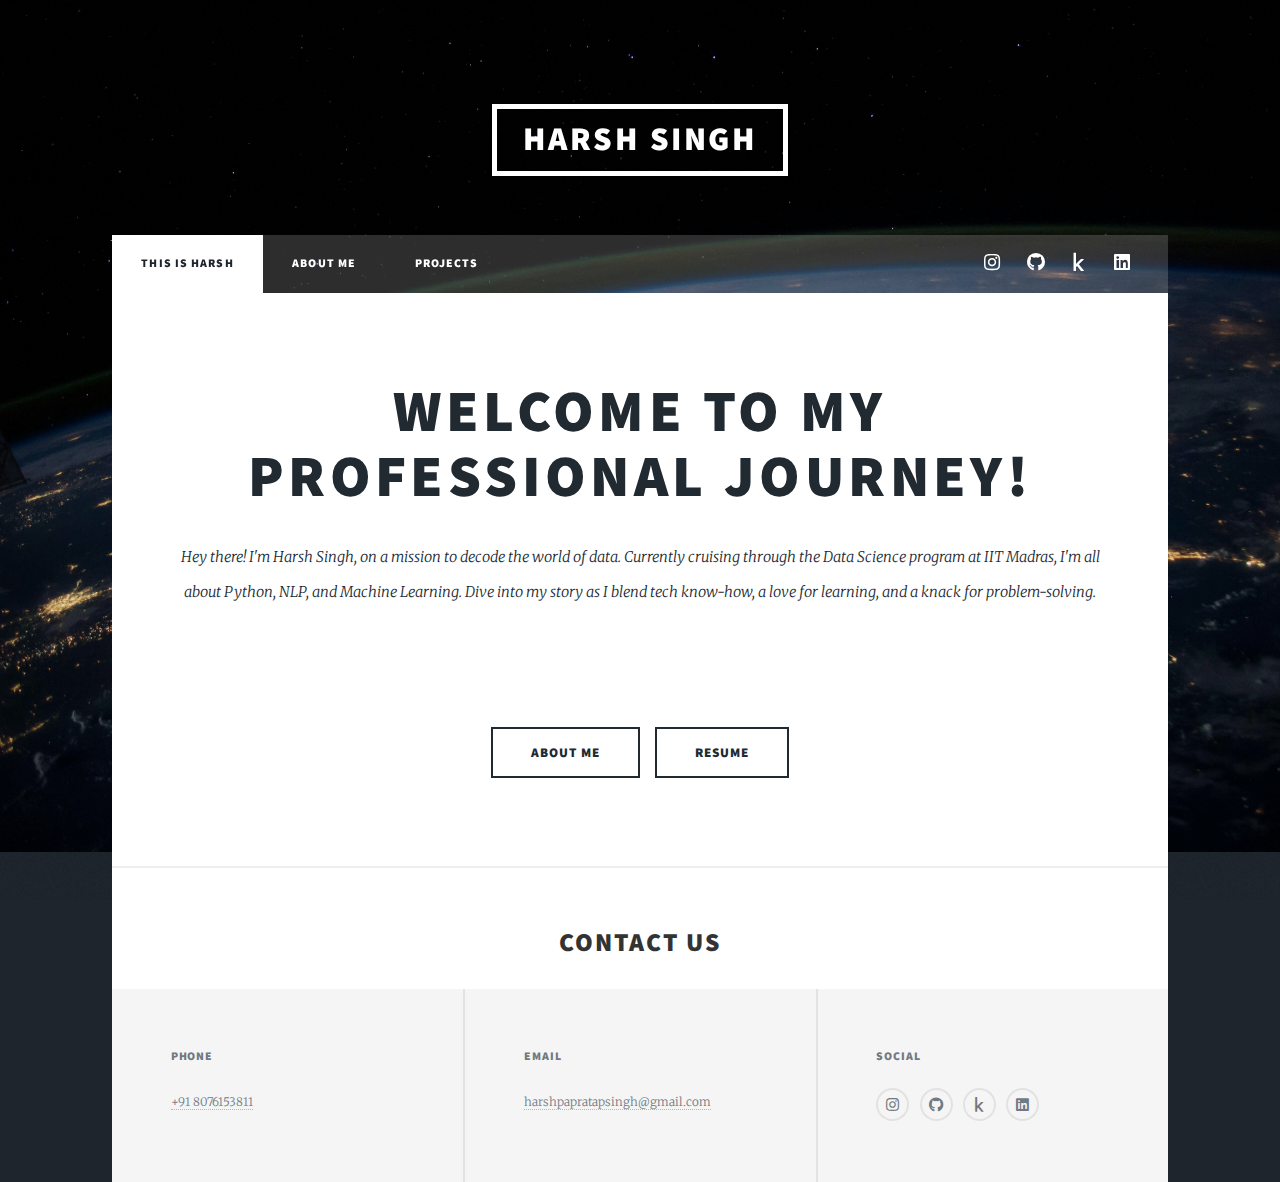
==== commit e98f17a3: "commit" ====
--- a/index.html
+++ b/index.html
@@ -13,19 +13,7 @@
 	<div id="wrapper" class="fade-in">
 
 		<!-- Intro -->
-		<div id="intro">
-			<h1>Harsh Singh</h1>
-			<p>Data Science Enthusiast | Data Analysis | SQL</p>
-			<p>Python | Statistical Analysis | Machine Learning | Data Visualization</p>
-			<ul class="actions">
-				<li><a href="images\Harsh_resume.pdf" class="button primary">Download Resume</a></li>
-			</ul>
-
-			
-			<ul class="actions">
-				<li><a href="#header" class="button icon solid solo fa-arrow-down scrolly">Continue</a></li>
-			</ul>
-		</div>
+		
 
 		<!-- Header -->
 		<header id="header">
@@ -61,72 +49,34 @@
 				</header>
 				<a href="#" class="image main"><img src="https://media.licdn.com/dms/image/C4D12AQEeKAn9dPLbhw/article-cover_image-shrink_600_2000/0/1616667695311?e=2147483647&v=beta&t=KTbbDeJ4Wwf6KFCPZ0Q1Et1jbaD7d81SHbTx-NVs3QA" alt="" /></a>
 				<ul class="actions special">
-					<li><a href="generic.html" class="button large">Full Story</a></li>
+					<li><a href="generic.html" class="button large">About Me</a></li>
+					<li><a href="path_to_resume.pdf" download class="button large"> Resume</a></li>
 				</ul>
+				
 			</article>
 			
 
-			<!-- Posts -->
-			<section class="posts">
-				<!-- Add more posts or content here -->
+			<!-- Footer -->
+			<h2 style="color: #333; text-align: center;">Contact Us</h2>		</div>
+		<footer id="footer">
+			<section>
+				<h3>Phone</h3>
+				<p><a href="#">+91 8076153811</a></p>
 			</section>
-
-			<!-- Footer -->
-			<footer>
-				
-			</footer>
-
-		</div>
-
-   <!-- Footer -->
-    <footer id="footer">
-        <section>
-            <form method="post" action="">
-                <div class="fields">
-                    <div class="field">
-                        <label for="name">Name</label>
-                        <input type="text" name="name" id="name" />
-                    </div>
-                    <div class="field">
-                        <label for="email">Email</label>
-                        <input type="text" name="email" id="email" />
-                    </div>
-                    <div class="field">
-                        <label for="message">Message</label>
-                        <textarea name="message" id="message" rows="3"></textarea>
-                    </div>
-                </div>
-                <ul class="actions">
-                    <li><input type="submit" value="Send Message" /></li>
-                </ul>
-            </form>
-        </section>
-        <section class="split contact">
-            <section>
-                <h3>Phone</h3>
-                <p><a href="#">+91 8076153811</a></p>
-            </section>
-            <section>
-                <h3>Email</h3>
-                <p><a href="#">harshpapratapsingh@gmail.com</a></p>
-            </section>
-            <section>
-                <h3>Social</h3>
-                <ul class="icons alt">
+			<section>
+				<h3>Email</h3>
+				<p><a href="#">harshpapratapsingh@gmail.com</a></p>
+			</section>
+			<section>
+				<h3>Social</h3>
+				<ul class="icons alt">
 					<li><a href="https://www.instagram.com/harshsingh1880/" class="icon brands fa-instagram"><span class="label">Instagram</span></a></li>
-                    <li><a href="https://github.com/harsh903" class="icon brands fa-github"><span class="label">GitHub</span></a></li>
-                    <li><a href="https://www.kaggle.com/harsh20021966" class="icon brands fa-kaggle"><span class="label">Kaggle</span></a></li>
-                    <li><a href="https://www.linkedin.com/in/harshsingh12/" class="icon brands fa-linkedin"><span class="label">LinkedIn</span></a></li>
-                </ul>
-            </section>
-        </section>
-    </footer>
-
-    <!-- Copyright -->
-    <div id="copyright">
-        <ul><li>&copy; Harsh</li></ul>
-    </div>
-</div>
+					<li><a href="https://github.com/harsh903" class="icon brands fa-github"><span class="label">GitHub</span></a></li>
+					<li><a href="https://www.kaggle.com/harsh20021966" class="icon brands fa-kaggle"><span class="label">Kaggle</span></a></li>
+					<li><a href="https://www.linkedin.com/in/harshsingh12/" class="icon brands fa-linkedin"><span class="label">LinkedIn</span></a></li>
+				</ul>
+			</section>
+		</footer>
 
 
 	<!-- Scripts -->
